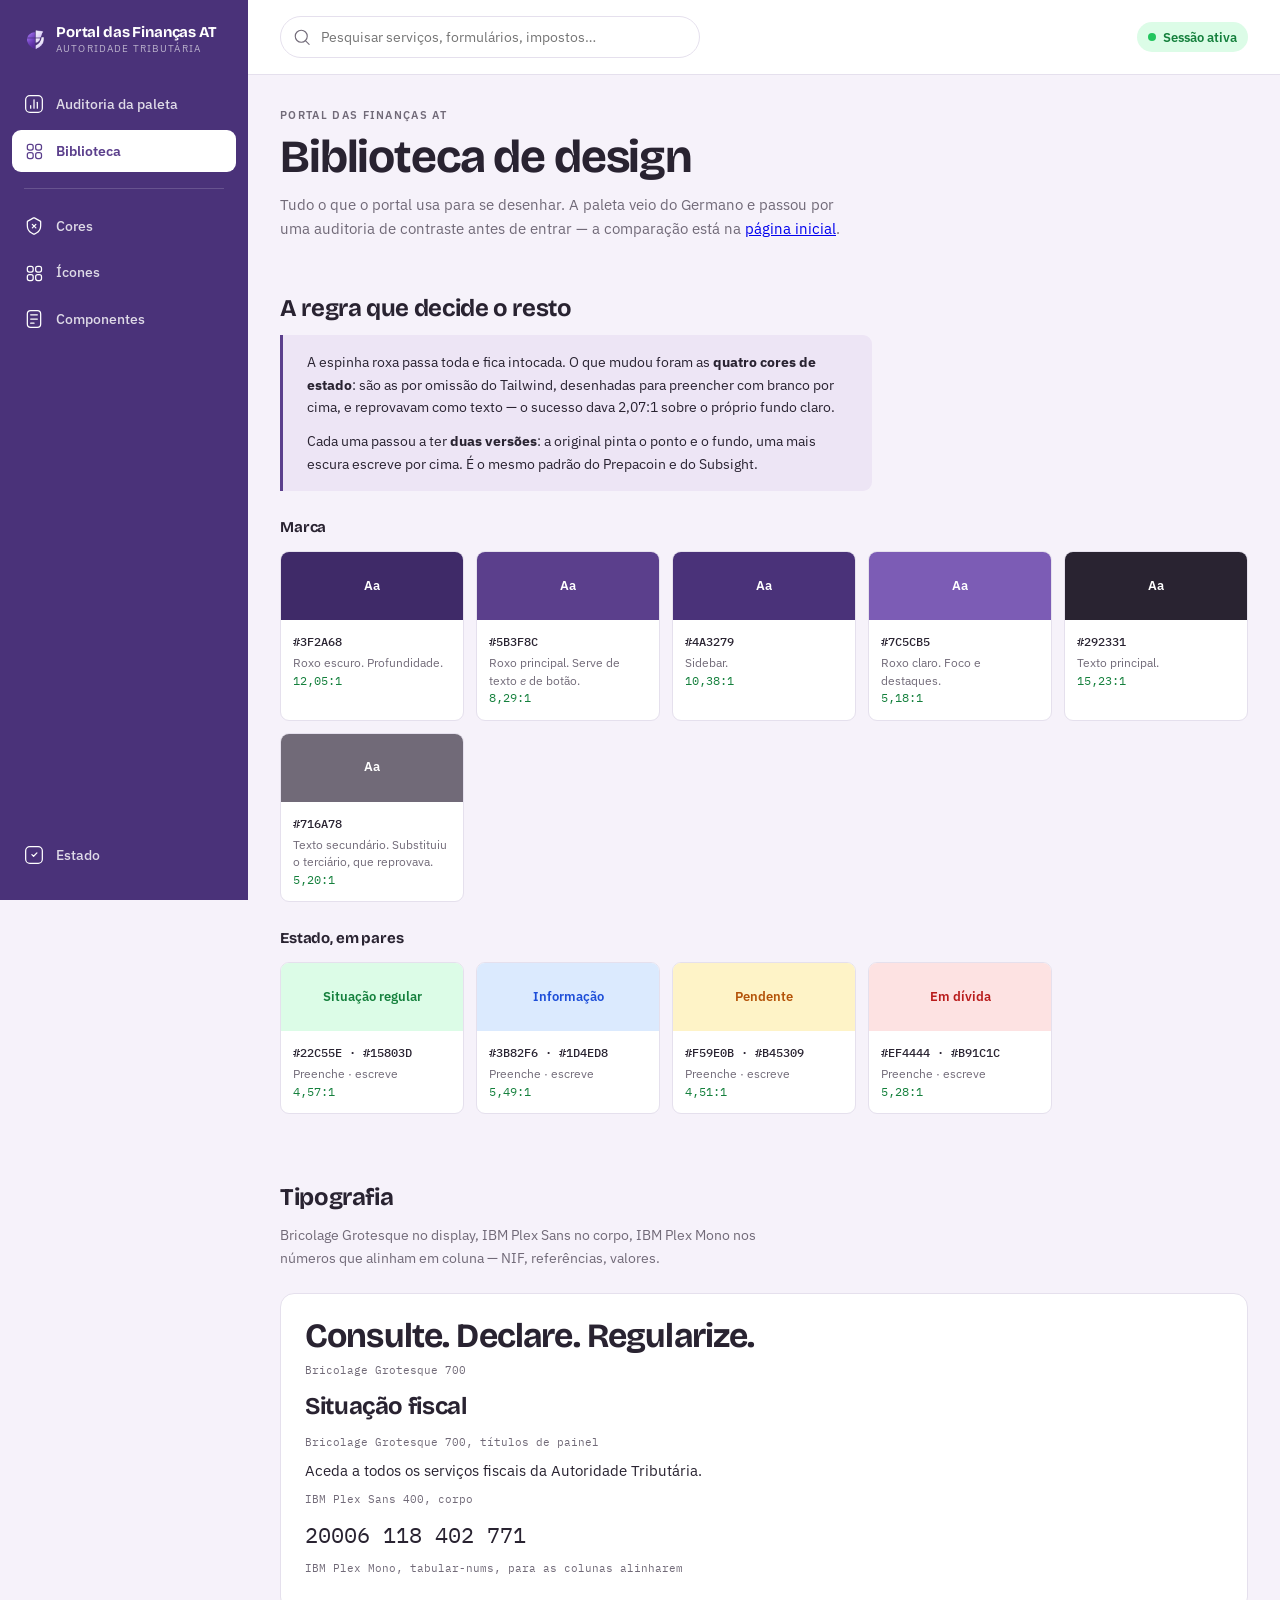
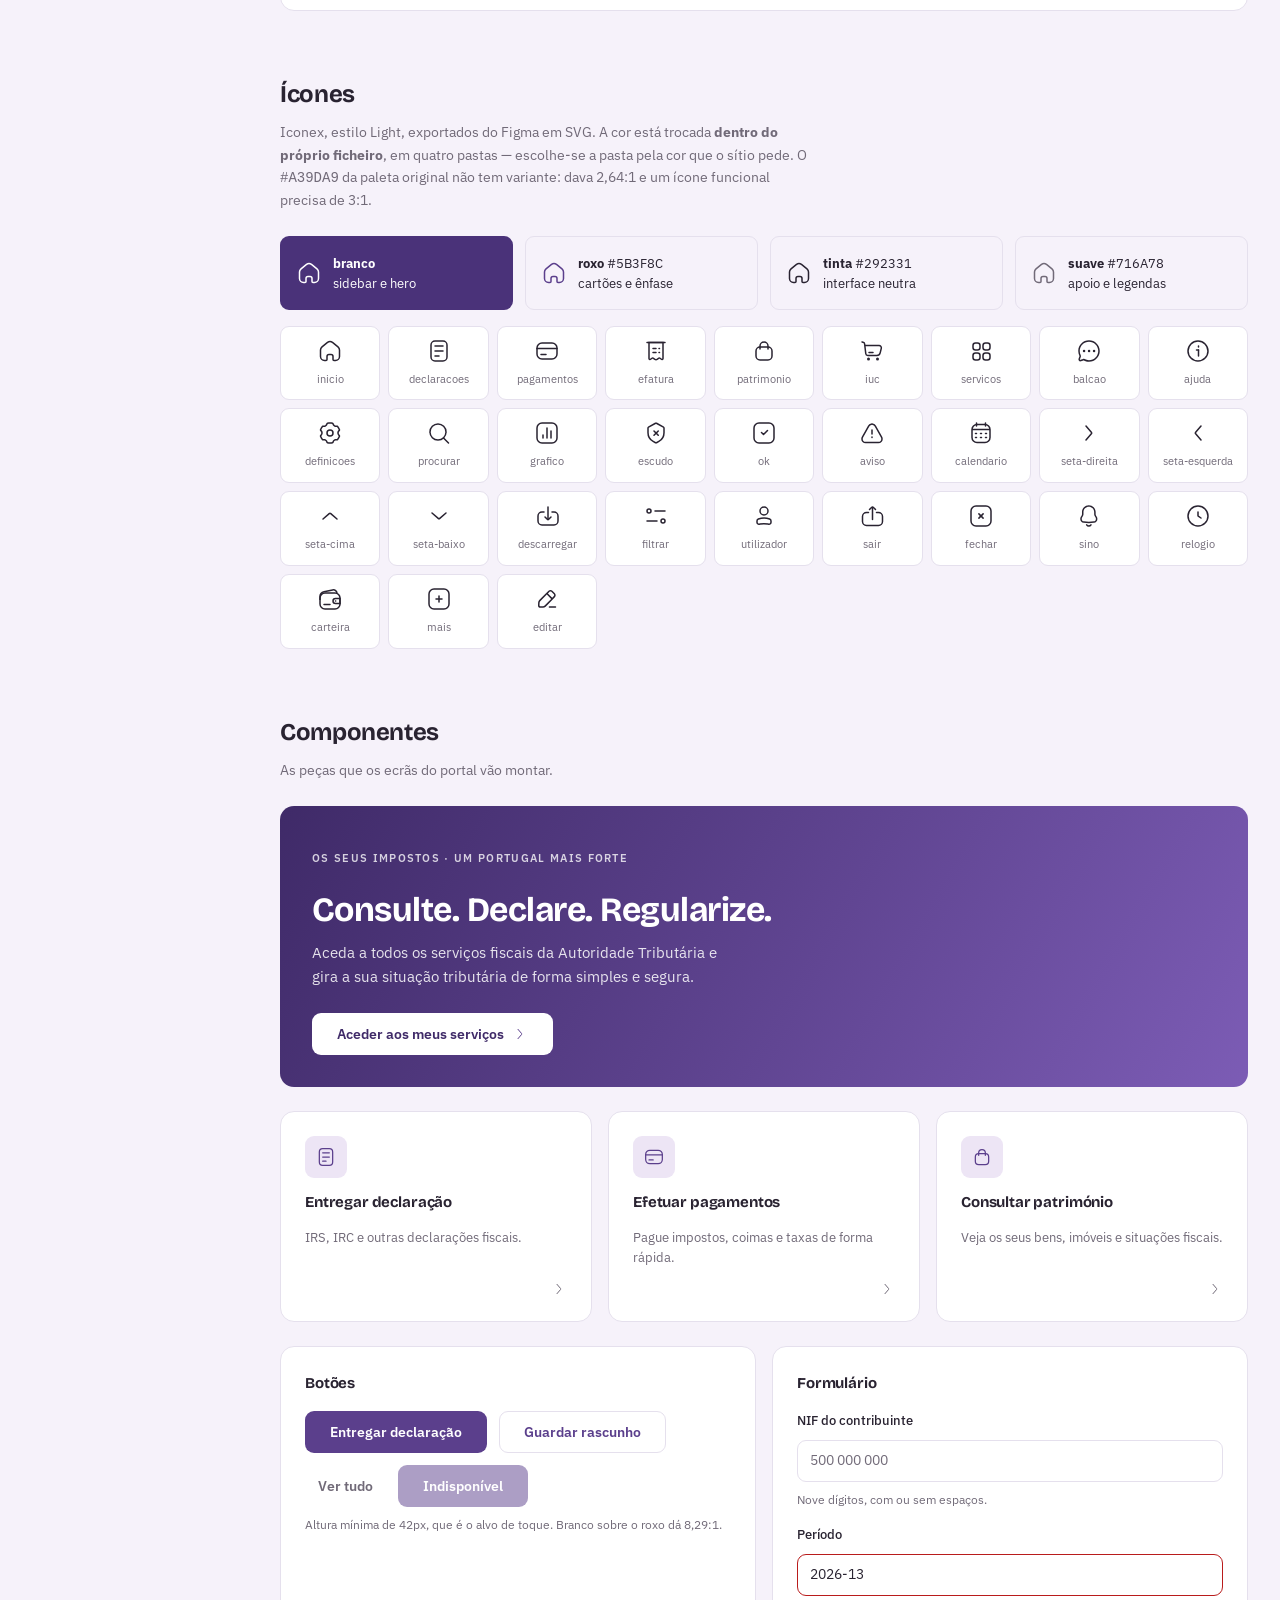
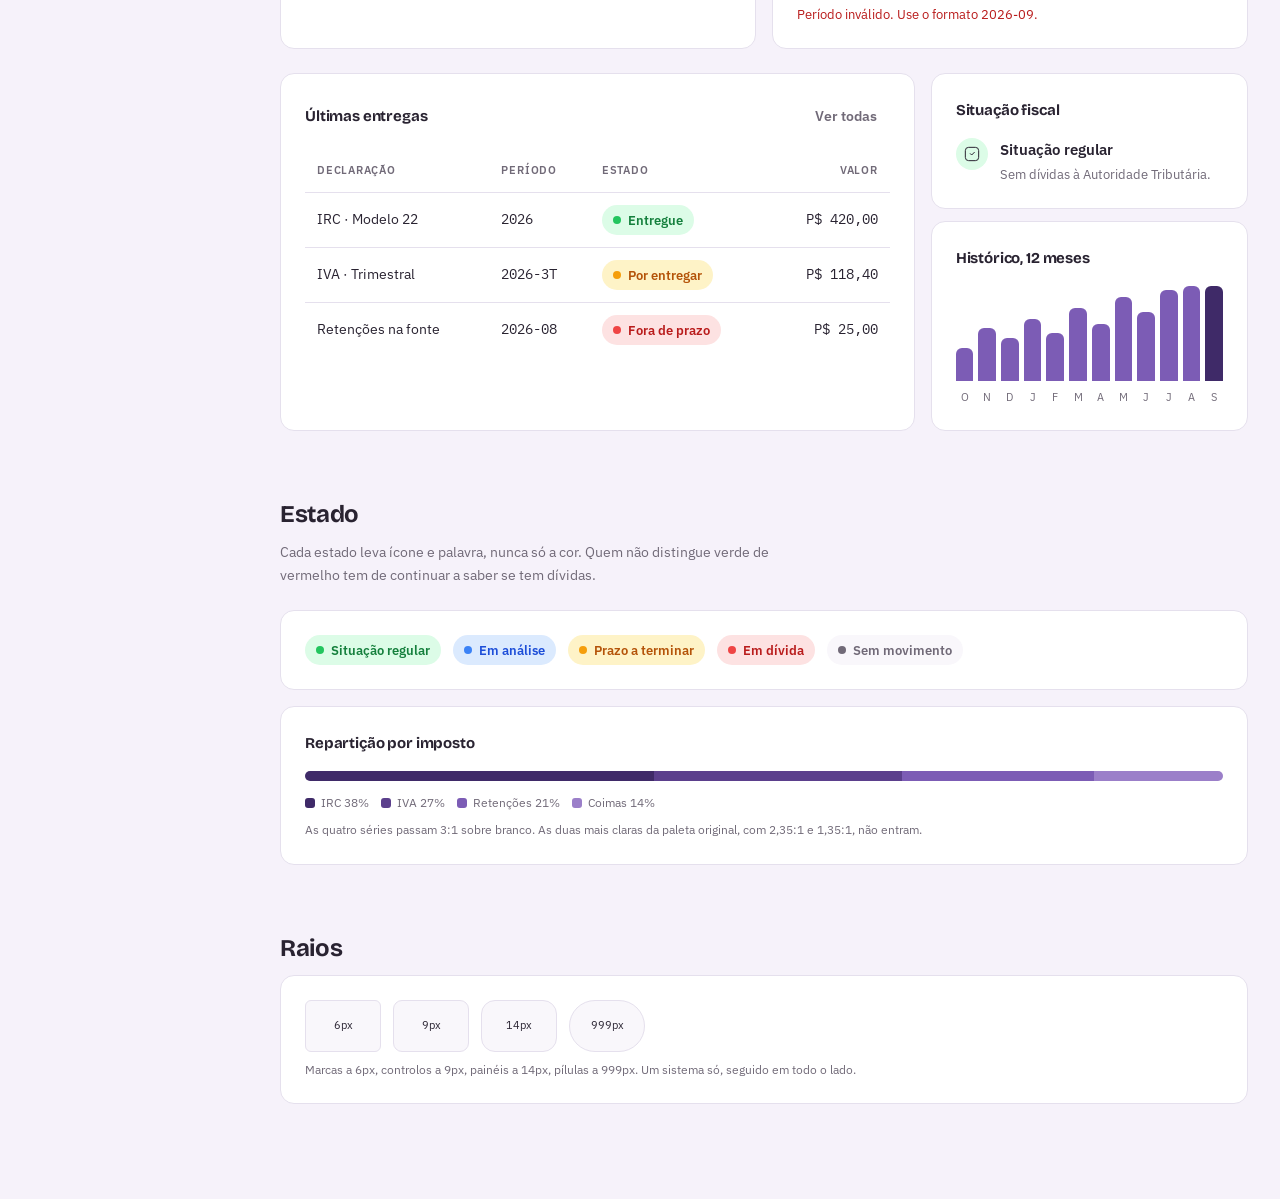
==== biblioteca.html @ 246b2bcb "feat(at): biblioteca de design, ícones e componentes A paleta entra com as sete correções de contras" ====
<!DOCTYPE html>
<html lang="pt-PT">
<head>
  <meta charset="UTF-8" />
  <meta name="pc-versao" content="e7d1a06c2892" />
  <meta name="viewport" content="width=device-width, initial-scale=1.0" />
  <title>Biblioteca — Portal das Finanças AT</title>
  <link rel="icon" href="favicon.ico" sizes="any" />
  <link rel="icon" type="image/png" sizes="32x32" href="favicon-32.png" />
  <link rel="apple-touch-icon" href="apple-touch-icon.png" />
  <meta name="theme-color" content="#5B3F8C" />
  <link rel="preconnect" href="https://fonts.googleapis.com" />
  <link rel="preconnect" href="https://fonts.gstatic.com" crossorigin />
  <link rel="stylesheet" href="https://fonts.googleapis.com/css2?family=Bricolage+Grotesque:opsz,wght@12..96,500;12..96,700&family=IBM+Plex+Mono:wght@400;500&family=IBM+Plex+Sans:wght@400;500;600&display=swap" />
  <link rel="stylesheet" href="web/biblioteca/at.css?v=24fb6443" />
  <script src="web/atualizar.js?v=ba3383e5"></script>
  <style>
    .secao { margin-bottom: var(--at-e8); }
    .secao > h2 { margin-bottom: var(--at-e2); }
    .secao > .intro { color: var(--at-texto-suave); max-width: 66ch; margin-bottom: var(--at-e5); font-size: 14px; }

    .amostras { display: flex; flex-wrap: wrap; gap: var(--at-e3); align-items: center; }

    .grade-cor { display: grid; grid-template-columns: repeat(auto-fill, minmax(184px, 1fr)); gap: var(--at-e3); }
    .ficha { border: 1px solid var(--at-linha); border-radius: var(--at-r-controlo); overflow: hidden; background: var(--at-superficie); }
    .ficha .prova { height: 68px; display: grid; place-items: center; font-weight: 600; font-size: 13px; }
    .ficha .sobre { padding: var(--at-e3); font-size: 12px; }
    .ficha .hex { font-family: "IBM Plex Mono", monospace; font-weight: 500; color: var(--at-texto); }
    .ficha .razao { color: var(--at-texto-suave); margin-top: 3px; line-height: 1.45; }
    .ficha .rc { font-family: "IBM Plex Mono", monospace; color: var(--at-ok-texto); font-size: 11.5px; }

    .grade-icones { display: grid; grid-template-columns: repeat(auto-fill, minmax(92px, 1fr)); gap: var(--at-e2); }
    .ficha-icone {
      display: flex; flex-direction: column; align-items: center; gap: var(--at-e2);
      padding: var(--at-e3) var(--at-e2); border: 1px solid var(--at-linha);
      border-radius: var(--at-r-controlo); background: var(--at-superficie);
      font-size: 10.5px; color: var(--at-texto-suave); text-align: center;
    }
    .tira-cores { display: flex; gap: var(--at-e3); flex-wrap: wrap; }
    .tira-cores > div {
      flex: 1; min-width: 150px; padding: var(--at-e4);
      border-radius: var(--at-r-controlo); border: 1px solid var(--at-linha);
      display: flex; align-items: center; gap: var(--at-e3); font-size: 12.5px;
    }
    .tira-cores .escura { background: var(--at-sidebar); color: #fff; border-color: transparent; }

    .escala > * { margin-bottom: var(--at-e2); }
    .escala .nota { font-family: "IBM Plex Mono", monospace; font-size: 11px; color: var(--at-texto-suave); }

    .lei {
      border-left: 3px solid var(--at-roxo); background: var(--at-roxo-veu);
      padding: var(--at-e4) var(--at-e5); border-radius: 0 var(--at-r-controlo) var(--at-r-controlo) 0;
      margin-bottom: var(--at-e5); font-size: 14px; max-width: 74ch;
    }
    .lei p + p { margin-top: var(--at-e3); }
  </style>
</head>
<body>
  <div class="at-app">

    <nav class="at-lateral" aria-label="Navegação principal">
      <div class="at-marca">
        <picture>
          <source srcset="web/marca/at-marca.webp" type="image/webp" />
          <img src="web/marca/at-marca.png" alt="" width="34" height="34" />
        </picture>
        <div class="at-marca-nome">
          Portal das Finanças AT
          <small>Autoridade Tributária</small>
        </div>
      </div>
      <a href="index.html"><img class="at-icone" src="web/icones/branco/grafico.svg" alt="" />Auditoria da paleta</a>
      <a href="biblioteca.html" aria-current="page"><img class="at-icone" src="web/icones/roxo/servicos.svg" alt="" />Biblioteca</a>
      <hr />
      <a href="#cores"><img class="at-icone" src="web/icones/branco/escudo.svg" alt="" />Cores</a>
      <a href="#icones"><img class="at-icone" src="web/icones/branco/servicos.svg" alt="" />Ícones</a>
      <a href="#componentes"><img class="at-icone" src="web/icones/branco/declaracoes.svg" alt="" />Componentes</a>
      <a href="#estado" class="at-empurra"><img class="at-icone" src="web/icones/branco/ok.svg" alt="" />Estado</a>
    </nav>

    <div class="at-principal">
      <header class="at-topo">
        <div class="at-procurar">
          <img src="web/icones/suave/procurar.svg" alt="" />
          <input type="search" placeholder="Pesquisar serviços, formulários, impostos…" aria-label="Pesquisar" />
        </div>
        <span class="at-selo at-selo-ok"><span class="at-ponto"></span>Sessão ativa</span>
      </header>

      <main class="at-conteudo">
        <div style="margin-bottom:var(--at-e7)">
          <p class="at-sobretitulo">Portal das Finanças AT</p>
          <h1>Biblioteca de design</h1>
          <p class="at-suave" style="margin-top:var(--at-e3); max-width:64ch">
            Tudo o que o portal usa para se desenhar. A paleta veio do Germano
            e passou por uma auditoria de contraste antes de entrar — a
            comparação está na <a href="index.html">página inicial</a>.
          </p>
        </div>

        <!-- ══ a regra ══ -->
        <section class="secao" id="cores">
          <h2>A regra que decide o resto</h2>
          <div class="lei">
            <p>
              A espinha roxa passa toda e fica intocada. O que mudou foram as
              <strong>quatro cores de estado</strong>: são as por omissão do
              Tailwind, desenhadas para preencher com branco por cima, e
              reprovavam como texto — o sucesso dava 2,07:1 sobre o próprio
              fundo claro.
            </p>
            <p>
              Cada uma passou a ter <strong>duas versões</strong>: a original
              pinta o ponto e o fundo, uma mais escura escreve por cima. É o
              mesmo padrão do Prepacoin e do Subsight.
            </p>
          </div>

          <h3 style="margin-bottom:var(--at-e3)">Marca</h3>
          <div class="grade-cor" style="margin-bottom:var(--at-e5)">
            <div class="ficha">
              <div class="prova" style="background:#3F2A68; color:#fff">Aa</div>
              <div class="sobre"><div class="hex">#3F2A68</div><div class="razao">Roxo escuro. Profundidade.</div><div class="rc">12,05:1</div></div>
            </div>
            <div class="ficha">
              <div class="prova" style="background:#5B3F8C; color:#fff">Aa</div>
              <div class="sobre"><div class="hex">#5B3F8C</div><div class="razao">Roxo principal. Serve de texto <em>e</em> de botão.</div><div class="rc">8,29:1</div></div>
            </div>
            <div class="ficha">
              <div class="prova" style="background:#4A3279; color:#fff">Aa</div>
              <div class="sobre"><div class="hex">#4A3279</div><div class="razao">Sidebar.</div><div class="rc">10,38:1</div></div>
            </div>
            <div class="ficha">
              <div class="prova" style="background:#7C5CB5; color:#fff">Aa</div>
              <div class="sobre"><div class="hex">#7C5CB5</div><div class="razao">Roxo claro. Foco e destaques.</div><div class="rc">5,18:1</div></div>
            </div>
            <div class="ficha">
              <div class="prova" style="background:#292331; color:#fff">Aa</div>
              <div class="sobre"><div class="hex">#292331</div><div class="razao">Texto principal.</div><div class="rc">15,23:1</div></div>
            </div>
            <div class="ficha">
              <div class="prova" style="background:#716A78; color:#fff">Aa</div>
              <div class="sobre"><div class="hex">#716A78</div><div class="razao">Texto secundário. Substituiu o terciário, que reprovava.</div><div class="rc">5,20:1</div></div>
            </div>
          </div>

          <h3 style="margin-bottom:var(--at-e3)">Estado, em pares</h3>
          <div class="grade-cor">
            <div class="ficha">
              <div class="prova" style="background:#DCFCE7; color:#15803D">Situação regular</div>
              <div class="sobre"><div class="hex">#22C55E · #15803D</div><div class="razao">Preenche · escreve</div><div class="rc">4,57:1</div></div>
            </div>
            <div class="ficha">
              <div class="prova" style="background:#DBEAFE; color:#1D4ED8">Informação</div>
              <div class="sobre"><div class="hex">#3B82F6 · #1D4ED8</div><div class="razao">Preenche · escreve</div><div class="rc">5,49:1</div></div>
            </div>
            <div class="ficha">
              <div class="prova" style="background:#FEF3C7; color:#B45309">Pendente</div>
              <div class="sobre"><div class="hex">#F59E0B · #B45309</div><div class="razao">Preenche · escreve</div><div class="rc">4,51:1</div></div>
            </div>
            <div class="ficha">
              <div class="prova" style="background:#FDE2E2; color:#B91C1C">Em dívida</div>
              <div class="sobre"><div class="hex">#EF4444 · #B91C1C</div><div class="razao">Preenche · escreve</div><div class="rc">5,28:1</div></div>
            </div>
          </div>
        </section>

        <!-- ══ tipografia ══ -->
        <section class="secao">
          <h2>Tipografia</h2>
          <p class="intro">
            Bricolage Grotesque no display, IBM Plex Sans no corpo, IBM Plex
            Mono nos números que alinham em coluna — NIF, referências, valores.
          </p>
          <div class="at-cartao escala">
            <h1 style="font-size:34px">Consulte. Declare. Regularize.</h1>
            <p class="nota">Bricolage Grotesque 700</p>
            <h2>Situação fiscal</h2>
            <p class="nota">Bricolage Grotesque 700, títulos de painel</p>
            <p>Aceda a todos os serviços fiscais da Autoridade Tributária.</p>
            <p class="nota">IBM Plex Sans 400, corpo</p>
            <p class="mono" style="font-size:22px">20006 118 402 771</p>
            <p class="nota">IBM Plex Mono, tabular-nums, para as colunas alinharem</p>
          </div>
        </section>

        <!-- ══ ícones ══ -->
        <section class="secao" id="icones">
          <h2>Ícones</h2>
          <p class="intro">
            Iconex, estilo Light, exportados do Figma em SVG. A cor está
            trocada <strong>dentro do próprio ficheiro</strong>, em quatro
            pastas — escolhe-se a pasta pela cor que o sítio pede. O
            <code>#A39DA9</code> da paleta original não tem variante: dava
            2,64:1 e um ícone funcional precisa de 3:1.
          </p>
          <div class="tira-cores" style="margin-bottom:var(--at-e4)">
            <div class="escura">
              <img class="at-icone-24" src="web/icones/branco/inicio.svg" alt="" />
              <div><strong>branco</strong><br />sidebar e hero</div>
            </div>
            <div>
              <img class="at-icone-24" src="web/icones/roxo/inicio.svg" alt="" />
              <div><strong>roxo</strong> #5B3F8C<br />cartões e ênfase</div>
            </div>
            <div>
              <img class="at-icone-24" src="web/icones/tinta/inicio.svg" alt="" />
              <div><strong>tinta</strong> #292331<br />interface neutra</div>
            </div>
            <div>
              <img class="at-icone-24" src="web/icones/suave/inicio.svg" alt="" />
              <div><strong>suave</strong> #716A78<br />apoio e legendas</div>
            </div>
          </div>
          <div class="grade-icones" id="grade-icones"></div>
        </section>

        <!-- ══ componentes ══ -->
        <section class="secao" id="componentes">
          <h2>Componentes</h2>
          <p class="intro">As peças que os ecrãs do portal vão montar.</p>

          <div class="at-hero" style="margin-bottom:var(--at-e5)">
            <p class="at-sobretitulo">Os seus impostos · Um Portugal mais forte</p>
            <h2>Consulte. Declare. Regularize.</h2>
            <p>
              Aceda a todos os serviços fiscais da Autoridade Tributária e
              gira a sua situação tributária de forma simples e segura.
            </p>
            <a class="at-botao" href="#componentes">
              Aceder aos meus serviços
              <img class="at-icone-16" src="web/icones/roxo/seta-direita.svg" alt="" />
            </a>
          </div>

          <div class="at-grade at-grade-3" style="margin-bottom:var(--at-e5)">
            <a class="at-servico" href="#componentes">
              <span class="at-servico-icone"><img class="at-icone" src="web/icones/roxo/declaracoes.svg" alt="" /></span>
              <h3>Entregar declaração</h3>
              <p>IRS, IRC e outras declarações fiscais.</p>
              <img class="at-icone-16 at-seta" src="web/icones/suave/seta-direita.svg" alt="" />
            </a>
            <a class="at-servico" href="#componentes">
              <span class="at-servico-icone"><img class="at-icone" src="web/icones/roxo/pagamentos.svg" alt="" /></span>
              <h3>Efetuar pagamentos</h3>
              <p>Pague impostos, coimas e taxas de forma rápida.</p>
              <img class="at-icone-16 at-seta" src="web/icones/suave/seta-direita.svg" alt="" />
            </a>
            <a class="at-servico" href="#componentes">
              <span class="at-servico-icone"><img class="at-icone" src="web/icones/roxo/patrimonio.svg" alt="" /></span>
              <h3>Consultar património</h3>
              <p>Veja os seus bens, imóveis e situações fiscais.</p>
              <img class="at-icone-16 at-seta" src="web/icones/suave/seta-direita.svg" alt="" />
            </a>
          </div>

          <div class="at-grade at-grade-2" style="margin-bottom:var(--at-e5)">
            <div class="at-cartao">
              <div class="at-cartao-cabeca"><h3>Botões</h3></div>
              <div class="amostras">
                <button type="button" class="at-botao">Entregar declaração</button>
                <button type="button" class="at-botao at-botao-linha">Guardar rascunho</button>
                <button type="button" class="at-botao at-botao-fantasma">Ver tudo</button>
                <button type="button" class="at-botao" disabled>Indisponível</button>
              </div>
              <p class="at-ajuda">Altura mínima de 42px, que é o alvo de toque. Branco sobre o roxo dá 8,29:1.</p>
            </div>

            <div class="at-cartao">
              <div class="at-cartao-cabeca"><h3>Formulário</h3></div>
              <div class="at-campo">
                <label for="nif">NIF do contribuinte</label>
                <input id="nif" inputmode="numeric" placeholder="500 000 000" />
                <p class="at-ajuda">Nove dígitos, com ou sem espaços.</p>
              </div>
              <div class="at-campo" style="margin-bottom:0">
                <label for="periodo">Período</label>
                <input id="periodo" value="2026-13" aria-invalid="true" aria-describedby="e-periodo" />
                <p class="at-erro" id="e-periodo">Período inválido. Use o formato 2026-09.</p>
              </div>
            </div>
          </div>

          <div class="at-grade at-grade-painel">
            <div class="at-cartao">
              <div class="at-cartao-cabeca">
                <h3>Últimas entregas</h3>
                <button type="button" class="at-botao at-botao-fantasma">Ver todas</button>
              </div>
              <div class="at-rolavel">
                <table class="at-tabela">
                  <thead>
                    <tr><th>Declaração</th><th>Período</th><th>Estado</th><th class="num">Valor</th></tr>
                  </thead>
                  <tbody>
                    <tr>
                      <td>IRC · Modelo 22</td><td class="mono">2026</td>
                      <td><span class="at-selo at-selo-ok"><span class="at-ponto"></span>Entregue</span></td>
                      <td class="num mono">P$ 420,00</td>
                    </tr>
                    <tr>
                      <td>IVA · Trimestral</td><td class="mono">2026-3T</td>
                      <td><span class="at-selo at-selo-aviso"><span class="at-ponto"></span>Por entregar</span></td>
                      <td class="num mono">P$ 118,40</td>
                    </tr>
                    <tr>
                      <td>Retenções na fonte</td><td class="mono">2026-08</td>
                      <td><span class="at-selo at-selo-erro"><span class="at-ponto"></span>Fora de prazo</span></td>
                      <td class="num mono">P$ 25,00</td>
                    </tr>
                  </tbody>
                </table>
              </div>
            </div>

            <div class="at-pilha">
              <div class="at-cartao">
                <div class="at-cartao-cabeca"><h3>Situação fiscal</h3></div>
                <div class="at-situacao">
                  <span class="at-situacao-icone" style="background:var(--at-ok-veu)">
                    <img class="at-icone-16" src="web/icones/tinta/ok.svg" alt="" style="filter:none" />
                  </span>
                  <div>
                    <div class="at-situacao-titulo">Situação regular</div>
                    <div class="at-situacao-nota">Sem dívidas à Autoridade Tributária.</div>
                  </div>
                </div>
              </div>

              <div class="at-cartao">
                <div class="at-cartao-cabeca"><h3>Histórico, 12 meses</h3></div>
                <div class="at-barras" role="img" aria-label="Entregas por mês, com o máximo em setembro">
                  <div class="at-barra"><div class="haste" style="height:28%"></div><span class="rot">O</span></div>
                  <div class="at-barra"><div class="haste" style="height:44%"></div><span class="rot">N</span></div>
                  <div class="at-barra"><div class="haste" style="height:36%"></div><span class="rot">D</span></div>
                  <div class="at-barra"><div class="haste" style="height:52%"></div><span class="rot">J</span></div>
                  <div class="at-barra"><div class="haste" style="height:40%"></div><span class="rot">F</span></div>
                  <div class="at-barra"><div class="haste" style="height:61%"></div><span class="rot">M</span></div>
                  <div class="at-barra"><div class="haste" style="height:48%"></div><span class="rot">A</span></div>
                  <div class="at-barra"><div class="haste" style="height:70%"></div><span class="rot">M</span></div>
                  <div class="at-barra"><div class="haste" style="height:58%"></div><span class="rot">J</span></div>
                  <div class="at-barra"><div class="haste" style="height:76%"></div><span class="rot">J</span></div>
                  <div class="at-barra"><div class="haste" style="height:83%"></div><span class="rot">A</span></div>
                  <div class="at-barra destaque"><div class="haste" style="height:100%"></div><span class="rot">S</span></div>
                </div>
              </div>
            </div>
          </div>
        </section>

        <!-- ══ estado ══ -->
        <section class="secao" id="estado">
          <h2>Estado</h2>
          <p class="intro">
            Cada estado leva ícone e palavra, nunca só a cor. Quem não
            distingue verde de vermelho tem de continuar a saber se tem
            dívidas.
          </p>
          <div class="at-cartao" style="margin-bottom:var(--at-e4)">
            <div class="amostras">
              <span class="at-selo at-selo-ok"><span class="at-ponto"></span>Situação regular</span>
              <span class="at-selo at-selo-info"><span class="at-ponto"></span>Em análise</span>
              <span class="at-selo at-selo-aviso"><span class="at-ponto"></span>Prazo a terminar</span>
              <span class="at-selo at-selo-erro"><span class="at-ponto"></span>Em dívida</span>
              <span class="at-selo"><span class="at-ponto" style="background:var(--at-texto-suave)"></span>Sem movimento</span>
            </div>
          </div>

          <div class="at-cartao">
            <div class="at-cartao-cabeca"><h3>Repartição por imposto</h3></div>
            <div class="at-barra-seg" role="img" aria-label="IRC 38 por cento, IVA 27, Retenções 21, Coimas 14">
              <span style="width:38%; background:var(--at-s1)"></span>
              <span style="width:27%; background:var(--at-s2)"></span>
              <span style="width:21%; background:var(--at-s3)"></span>
              <span style="width:14%; background:var(--at-s4)"></span>
            </div>
            <div class="at-legenda">
              <span class="at-legenda-item"><span class="at-legenda-marca" style="background:var(--at-s1)"></span>IRC 38%</span>
              <span class="at-legenda-item"><span class="at-legenda-marca" style="background:var(--at-s2)"></span>IVA 27%</span>
              <span class="at-legenda-item"><span class="at-legenda-marca" style="background:var(--at-s3)"></span>Retenções 21%</span>
              <span class="at-legenda-item"><span class="at-legenda-marca" style="background:var(--at-s4)"></span>Coimas 14%</span>
            </div>
            <p class="at-ajuda">
              As quatro séries passam 3:1 sobre branco. As duas mais claras da
              paleta original, com 2,35:1 e 1,35:1, não entram.
            </p>
          </div>
        </section>

        <!-- ══ raios ══ -->
        <section class="secao">
          <h2>Raios</h2>
          <div class="at-cartao">
            <div class="amostras">
              <div style="width:76px;height:52px;background:var(--at-cinza);border:1px solid var(--at-linha);border-radius:6px;display:grid;place-items:center;font-size:11px">6px</div>
              <div style="width:76px;height:52px;background:var(--at-cinza);border:1px solid var(--at-linha);border-radius:9px;display:grid;place-items:center;font-size:11px">9px</div>
              <div style="width:76px;height:52px;background:var(--at-cinza);border:1px solid var(--at-linha);border-radius:14px;display:grid;place-items:center;font-size:11px">14px</div>
              <div style="width:76px;height:52px;background:var(--at-cinza);border:1px solid var(--at-linha);border-radius:999px;display:grid;place-items:center;font-size:11px">999px</div>
            </div>
            <p class="at-ajuda">
              Marcas a 6px, controlos a 9px, painéis a 14px, pílulas a 999px.
              Um sistema só, seguido em todo o lado.
            </p>
          </div>
        </section>
      </main>
    </div>
  </div>

  <script>
    // A grelha monta-se a partir da lista, para nunca ficar dessincronizada
    // dos ficheiros que existem mesmo em web/icones/.
    var ICONES = ['inicio','declaracoes','pagamentos','efatura','patrimonio','iuc',
      'servicos','balcao','ajuda','definicoes','procurar','grafico','escudo','ok',
      'aviso','calendario','seta-direita','seta-esquerda','seta-cima','seta-baixo',
      'descarregar','filtrar','utilizador','sair','fechar','sino','relogio',
      'carteira','mais','editar'];
    document.getElementById('grade-icones').innerHTML = ICONES.map(function (n) {
      return '<div class="ficha-icone">' +
        '<img class="at-icone-24" src="web/icones/tinta/' + n + '.svg" alt="" />' +
        '<span>' + n + '</span></div>';
    }).join('');
  </script>
</body>
</html>
---- web/biblioteca/at.css ----
/* ═══════════════════════════════════════════════════════════════════
   PORTAL DAS FINANÇAS AT — biblioteca de design
   Autoridade Tributária do ecossistema Prepara Portugal.

   Paleta fornecida pelo Germano (2026-09-05) e AUDITADA contra a
   WCAG 2.1 antes de entrar. O resultado está em `index.html`.

   O QUE A AUDITORIA ENCONTROU

   A espinha roxa passa toda e fica intocada:
     #292331 texto principal ... 15,23:1
     #3F2A68 roxo escuro ....... 12,05:1
     #4A3279 sidebar ........... 10,38:1 (com branco por cima)
     #5B3F8C roxo principal ..... 8,29:1  (serve de texto E de botão)
     #716A78 texto secundário ... 5,20:1
     #7C5CB5 roxo claro ......... 5,18:1

   As quatro cores de estado NÃO passavam. São as cores por omissão do
   Tailwind (green-500, blue-500, amber-500, red-500), desenhadas para
   preencher com branco por cima, nunca para serem lidas como texto:

     #22C55E sucesso ..... 2,28:1 sobre branco, 2,07:1 sobre #DCFCE7
     #F59E0B aviso ....... 2,15:1
     #EF4444 erro ........ 3,76:1
     #3B82F6 informação .. 3,68:1

   Daí a REGRA desta biblioteca, a mesma que já vale no Prepacoin e no
   Subsight: cada cor de estado tem DUAS versões, uma para preencher e
   uma, mais escura, para escrever. O `--at-ok` pinta o ponto e o fundo;
   o `--at-ok-texto` escreve por cima dele.

   Mais três correções, pela mesma razão:
     texto terciário  #A39DA9 (2,64:1) → #716A78 (5,20:1)
     anel de foco     #B89EDB (2,35:1) → #7C5CB5 (5,18:1)
     gráficos 3 e 4   #B89EDB / #E5D9F3 → #7C5CB5 / #9B7FC9

   Nenhuma cor saiu da paleta. Os tons originais que reprovavam como
   texto continuam cá, no papel para que foram feitos: preencher.
   ═══════════════════════════════════════════════════════════════════ */

:root {
  /* ── marca ── */
  --at-roxo-escuro: #3F2A68;
  --at-roxo: #5B3F8C;
  --at-roxo-claro: #7C5CB5;
  --at-roxo-veu: #EDE5F5;
  --at-sidebar: #4A3279;
  --at-hover: #6D4AB5;
  --at-ativo: #503A73;

  /* ── superfícies ── */
  --at-chao: #F6F2FA;
  --at-superficie: #FFFFFF;
  --at-cinza: #F9F7FB;
  --at-linha: #E5E0ED;

  /* ── texto ── */
  --at-texto: #292331;
  --at-texto-suave: #716A78;
  /* o #A39DA9 da paleta original dava 2,64:1 e não entra como texto */

  /* ── estado: preencher | escrever ── */
  --at-ok: #22C55E;          --at-ok-texto: #15803D;    --at-ok-veu: #DCFCE7;
  --at-info: #3B82F6;        --at-info-texto: #1D4ED8;  --at-info-veu: #DBEAFE;
  --at-aviso: #F59E0B;       --at-aviso-texto: #B45309; --at-aviso-veu: #FEF3C7;
  --at-erro: #EF4444;        --at-erro-texto: #B91C1C;  --at-erro-veu: #FDE2E2;

  /* ── séries de gráficos, todas acima de 3:1 sobre branco ── */
  --at-s1: #3F2A68;
  --at-s2: #5B3F8C;
  --at-s3: #7C5CB5;
  --at-s4: #9B7FC9;

  /* ── forma e ritmo ── */
  --at-r-marca: 6px;
  --at-r-controlo: 9px;
  --at-r-painel: 14px;
  --at-r-pilula: 999px;

  --at-e1: 4px;  --at-e2: 8px;  --at-e3: 12px; --at-e4: 16px;
  --at-e5: 24px; --at-e6: 32px; --at-e7: 48px; --at-e8: 64px;

  --at-sombra: 0 1px 2px rgba(41, 35, 49, .04), 0 8px 24px rgba(41, 35, 49, .06);

  color-scheme: light;
}

* { box-sizing: border-box; }

/* rede de segurança: uma regra de autor com `display` vence o [hidden]
   nativo. Já aconteceu três vezes neste ecossistema. */
[hidden] { display: none !important; }

body {
  margin: 0;
  background: var(--at-chao);
  color: var(--at-texto);
  font-family: "IBM Plex Sans", system-ui, -apple-system, "Segoe UI", sans-serif;
  font-size: 15px;
  line-height: 1.6;
  -webkit-font-smoothing: antialiased;
}

h1, h2, h3 {
  font-family: "Bricolage Grotesque", "IBM Plex Sans", system-ui, sans-serif;
  margin: 0;
  text-wrap: balance;
}
h1 { font-size: clamp(30px, 5vw, 46px); font-weight: 700; letter-spacing: -0.025em; line-height: 1.05; }
h2 { font-size: clamp(19px, 2.6vw, 24px); font-weight: 700; letter-spacing: -0.015em; }
h3 { font-size: 15px; font-weight: 700; letter-spacing: -0.01em; }
p { margin: 0; }

.mono { font-family: "IBM Plex Mono", ui-monospace, monospace; font-variant-numeric: tabular-nums; }

:focus-visible {
  outline: 2px solid var(--at-roxo-claro);
  outline-offset: 2px;
  border-radius: var(--at-r-marca);
}

@media (prefers-reduced-motion: reduce) {
  *, *::before, *::after {
    animation-duration: .01ms !important;
    transition-duration: .01ms !important;
  }
}

/* ───────────────────────────────────────────────────────────────────
   2. ESQUELETO
   Sidebar fixa à esquerda e conteúdo à direita, como na maqueta. A
   sidebar é roxa em todo o lado: é a âncora visual do portal.
   ─────────────────────────────────────────────────────────────────── */

.at-app {
  display: grid;
  grid-template-columns: 248px minmax(0, 1fr);
  min-height: 100svh;
}

.at-lateral {
  position: sticky;
  top: 0;
  height: 100svh;
  display: flex;
  flex-direction: column;
  gap: var(--at-e1);
  padding: var(--at-e5) var(--at-e3);
  background: var(--at-sidebar);
  color: #FFFFFF;
  overflow-y: auto;
}

.at-marca {
  display: flex; align-items: center; gap: var(--at-e3);
  padding: 0 var(--at-e3) var(--at-e5);
}
.at-marca picture { display: block; flex-shrink: 0; }
.at-marca img { width: 34px; height: 34px; display: block; }
.at-marca-nome {
  font-family: "Bricolage Grotesque", sans-serif;
  font-weight: 700; font-size: 15px; line-height: 1.15; letter-spacing: -0.01em;
}
.at-marca-nome small {
  display: block; font-family: "IBM Plex Sans", sans-serif;
  font-weight: 400; font-size: 9.5px; letter-spacing: .12em;
  text-transform: uppercase; opacity: .62; margin-top: 3px;
}

.at-lateral a {
  display: flex; align-items: center; gap: var(--at-e3);
  padding: 10px var(--at-e3);
  border-radius: var(--at-r-controlo);
  color: rgba(255, 255, 255, .82);
  text-decoration: none; font-size: 14px; font-weight: 500;
  transition: background 120ms ease, color 120ms ease;
}
.at-lateral a:hover { background: rgba(255, 255, 255, .10); color: #FFFFFF; }
/* o item ativo inverte: fundo claro, texto roxo, como na maqueta */
.at-lateral a[aria-current="page"] {
  background: #FFFFFF;
  color: var(--at-roxo);
  font-weight: 600;
}
.at-lateral img { width: 20px; height: 20px; display: block; flex-shrink: 0; }
.at-lateral hr {
  border: none; border-top: 1px solid rgba(255, 255, 255, .16);
  margin: var(--at-e3);
}
.at-empurra { margin-top: auto; }

.at-principal { min-width: 0; display: flex; flex-direction: column; }

.at-topo {
  display: flex; align-items: center; justify-content: space-between;
  gap: var(--at-e4);
  padding: var(--at-e4) var(--at-e6);
  background: var(--at-superficie);
  border-bottom: 1px solid var(--at-linha);
}

.at-conteudo {
  flex: 1;
  padding: var(--at-e6);
  max-width: 1240px;
  width: 100%;
}

@media (max-width: 900px) {
  .at-app { grid-template-columns: minmax(0, 1fr); }
  .at-lateral {
    position: static; height: auto; flex-direction: row; overflow-x: auto;
    padding: var(--at-e3); gap: var(--at-e2);
  }
  .at-marca, .at-lateral hr, .at-empurra { display: none; }
  .at-lateral a { white-space: nowrap; }
  .at-conteudo, .at-topo { padding: var(--at-e4); }
}

/* ───────────────────────────────────────────────────────────────────
   3. ÍCONES
   Vêm pintados de origem, em quatro pastas. Ver ferramentas/gerar_icones.py.
   Escolhe-se a pasta pela cor que o sítio pede, não por CSS.
   ─────────────────────────────────────────────────────────────────── */

.at-icone { width: 20px; height: 20px; display: inline-block; vertical-align: -4px; }
.at-icone-16 { width: 16px; height: 16px; vertical-align: -3px; }
.at-icone-24 { width: 24px; height: 24px; vertical-align: -6px; }

/* ───────────────────────────────────────────────────────────────────
   4. BOTÕES
   ─────────────────────────────────────────────────────────────────── */

.at-botao {
  display: inline-flex; align-items: center; justify-content: center;
  gap: var(--at-e2);
  font: 600 14px/1 "IBM Plex Sans", system-ui, sans-serif;
  min-height: 42px; padding: 0 var(--at-e5);
  border: 1px solid transparent; border-radius: var(--at-r-controlo);
  background: var(--at-roxo); color: #FFFFFF;
  text-decoration: none; cursor: pointer; white-space: nowrap;
  transition: background 120ms ease, transform 120ms ease;
}
.at-botao:hover { background: var(--at-hover); }
.at-botao:active { background: var(--at-ativo); transform: translateY(1px); }
.at-botao:disabled { opacity: .5; cursor: not-allowed; transform: none; }

.at-botao-linha {
  background: var(--at-superficie); color: var(--at-roxo);
  border-color: var(--at-linha);
}
.at-botao-linha:hover { background: var(--at-roxo-veu); border-color: var(--at-roxo-claro); }

.at-botao-fantasma {
  background: transparent; color: var(--at-texto-suave);
  border-color: transparent; min-height: 36px; padding: 0 var(--at-e3);
}
.at-botao-fantasma:hover { background: var(--at-cinza); color: var(--at-texto); }

.at-fila { display: flex; gap: var(--at-e3); align-items: center; flex-wrap: wrap; }

/* ───────────────────────────────────────────────────────────────────
   5. FORMULÁRIOS
   Rótulo por cima, ajuda a seguir, erro por baixo do campo a que
   pertence. Nunca placeholder como rótulo.
   ─────────────────────────────────────────────────────────────────── */

.at-campo { margin-bottom: var(--at-e4); }
.at-campo label {
  display: block; font-size: 13px; font-weight: 500;
  color: var(--at-texto); margin-bottom: var(--at-e2);
}
.at-campo input, .at-campo select, .at-campo textarea {
  width: 100%; font: 400 14px/1.4 "IBM Plex Sans", system-ui, sans-serif;
  min-height: 42px; padding: 10px var(--at-e3);
  color: var(--at-texto); background: var(--at-superficie);
  border: 1px solid var(--at-linha); border-radius: var(--at-r-controlo);
  transition: border-color 120ms ease, box-shadow 120ms ease;
}
.at-campo input::placeholder { color: var(--at-texto-suave); opacity: 1; }
.at-campo input:hover { border-color: var(--at-roxo-claro); }
.at-campo input:focus, .at-campo select:focus, .at-campo textarea:focus {
  outline: none;
  border-color: var(--at-roxo);
  box-shadow: 0 0 0 3px rgba(91, 63, 140, .18);
}
.at-campo input[aria-invalid="true"] { border-color: var(--at-erro-texto); }
.at-ajuda { font-size: 12px; color: var(--at-texto-suave); margin-top: var(--at-e2); }
.at-erro { font-size: 12.5px; color: var(--at-erro-texto); margin-top: var(--at-e2); }

/* a caixa de pesquisa da maqueta */
.at-procurar { position: relative; flex: 1; max-width: 420px; }
.at-procurar img {
  position: absolute; left: 13px; top: 50%; transform: translateY(-50%);
  width: 18px; height: 18px; pointer-events: none;
}
.at-procurar input {
  width: 100%; font: 400 14px/1 "IBM Plex Sans", sans-serif;
  min-height: 42px; padding: 0 var(--at-e4) 0 40px;
  border: 1px solid var(--at-linha); border-radius: var(--at-r-pilula);
  background: var(--at-superficie); color: var(--at-texto);
}
.at-procurar input:focus {
  outline: none; border-color: var(--at-roxo);
  box-shadow: 0 0 0 3px rgba(91, 63, 140, .18);
}

/* ───────────────────────────────────────────────────────────────────
   6. SUPERFÍCIES
   ─────────────────────────────────────────────────────────────────── */

.at-cartao {
  background: var(--at-superficie);
  border: 1px solid var(--at-linha);
  border-radius: var(--at-r-painel);
  padding: var(--at-e5);
}
.at-cartao-cabeca {
  display: flex; align-items: center; justify-content: space-between;
  gap: var(--at-e3); margin-bottom: var(--at-e4);
}

.at-grade { display: grid; gap: var(--at-e4); }
.at-grade-2 { grid-template-columns: repeat(2, minmax(0, 1fr)); }
.at-grade-3 { grid-template-columns: repeat(3, minmax(0, 1fr)); }
.at-grade-painel { grid-template-columns: minmax(0, 2fr) minmax(0, 1fr); }
@media (max-width: 980px) {
  .at-grade-2, .at-grade-3, .at-grade-painel { grid-template-columns: minmax(0, 1fr); }
}

/* o hero roxo com gradiente, como na maqueta */
.at-hero {
  position: relative; overflow: hidden;
  border-radius: var(--at-r-painel);
  padding: var(--at-e6);
  background: linear-gradient(120deg, var(--at-roxo-escuro) 0%, var(--at-roxo-claro) 100%);
  color: #FFFFFF;
}
.at-hero h2 { font-size: clamp(24px, 3.4vw, 34px); line-height: 1.1; }
.at-hero .at-sobretitulo { color: rgba(255, 255, 255, .78); }
.at-hero p { color: rgba(255, 255, 255, .86); max-width: 46ch; margin: var(--at-e3) 0 var(--at-e5); }
.at-hero .at-botao { background: #FFFFFF; color: var(--at-roxo-escuro); }
.at-hero .at-botao:hover { background: var(--at-roxo-veu); }

.at-sobretitulo {
  font-size: 11px; font-weight: 600; letter-spacing: .12em;
  text-transform: uppercase; color: var(--at-texto-suave);
  margin-bottom: var(--at-e2);
}

/* cartão de serviço: ícone em cima, título, uma linha e uma seta */
.at-servico {
  display: flex; flex-direction: column; gap: var(--at-e3);
  background: var(--at-superficie);
  border: 1px solid var(--at-linha);
  border-radius: var(--at-r-painel);
  padding: var(--at-e5);
  text-decoration: none; color: inherit;
  transition: border-color 120ms ease, box-shadow 120ms ease, transform 120ms ease;
}
.at-servico:hover {
  border-color: var(--at-roxo-claro);
  box-shadow: var(--at-sombra);
  transform: translateY(-1px);
}
.at-servico-icone {
  width: 42px; height: 42px; border-radius: var(--at-r-controlo);
  background: var(--at-roxo-veu);
  display: grid; place-items: center; flex-shrink: 0;
}
.at-servico h3 { margin-bottom: 2px; }
.at-servico p { font-size: 13px; color: var(--at-texto-suave); }
.at-servico .at-seta { margin-top: auto; align-self: flex-end; }

/* ───────────────────────────────────────────────────────────────────
   7. ESTADO
   Cada estado leva ÍCONE e PALAVRA, nunca só a cor: quem não distingue
   verde de vermelho tem de continuar a perceber a sua situação fiscal.
   O texto usa a variante escura; o ponto e o fundo usam a original.
   ─────────────────────────────────────────────────────────────────── */

.at-selo {
  display: inline-flex; align-items: center; gap: 7px;
  font-size: 12.5px; font-weight: 600;
  padding: 5px 11px; border-radius: var(--at-r-pilula);
  background: var(--at-cinza); color: var(--at-texto-suave);
  white-space: nowrap;
}
.at-selo .at-ponto { width: 8px; height: 8px; border-radius: 50%; flex-shrink: 0; }

.at-selo-ok    { background: var(--at-ok-veu);    color: var(--at-ok-texto); }
.at-selo-ok    .at-ponto { background: var(--at-ok); }
.at-selo-info  { background: var(--at-info-veu);  color: var(--at-info-texto); }
.at-selo-info  .at-ponto { background: var(--at-info); }
.at-selo-aviso { background: var(--at-aviso-veu); color: var(--at-aviso-texto); }
.at-selo-aviso .at-ponto { background: var(--at-aviso); }
.at-selo-erro  { background: var(--at-erro-veu);  color: var(--at-erro-texto); }
.at-selo-erro  .at-ponto { background: var(--at-erro); }

.at-msg { font-size: 13.5px; margin-top: var(--at-e3); color: var(--at-texto-suave); }
.at-msg.ok    { color: var(--at-ok-texto); }
.at-msg.erro  { color: var(--at-erro-texto); }
.at-msg.aviso { color: var(--at-aviso-texto); }
.at-msg:empty { display: none; }

/* a caixa "Situação fiscal" da maqueta */
.at-situacao { display: flex; align-items: flex-start; gap: var(--at-e3); }
.at-situacao-icone {
  width: 32px; height: 32px; border-radius: 50%;
  display: grid; place-items: center; flex-shrink: 0;
}
.at-situacao-titulo { font-weight: 600; font-size: 15px; }
.at-situacao-nota { font-size: 12.5px; color: var(--at-texto-suave); margin-top: 2px; }

/* ───────────────────────────────────────────────────────────────────
   8. TABELAS
   ─────────────────────────────────────────────────────────────────── */

.at-rolavel { overflow-x: auto; }
.at-tabela { width: 100%; border-collapse: collapse; font-size: 13.5px; }
.at-tabela th {
  text-align: left; font-size: 11px; font-weight: 600;
  letter-spacing: .07em; text-transform: uppercase;
  color: var(--at-texto-suave);
  padding: var(--at-e3);
  border-bottom: 1px solid var(--at-linha); white-space: nowrap;
}
.at-tabela td {
  padding: var(--at-e3); border-bottom: 1px solid var(--at-linha);
  vertical-align: middle;
}
.at-tabela tr:last-child td { border-bottom: none; }
.at-tabela .num {
  text-align: right; white-space: nowrap;
  font-variant-numeric: tabular-nums;
}
.at-vazio { color: var(--at-texto-suave); text-align: center; padding: var(--at-e7) var(--at-e4); }

/* ───────────────────────────────────────────────────────────────────
   9. GRÁFICOS
   Quatro séries, todas acima de 3:1 sobre branco. As duas mais claras
   da paleta original, com 2,35:1 e 1,35:1, não entram.
   ─────────────────────────────────────────────────────────────────── */

.at-barras {
  display: flex; align-items: flex-end; justify-content: space-between;
  gap: 5px; height: 120px;
}
.at-barra { flex: 1; display: flex; flex-direction: column; align-items: center; gap: var(--at-e2); height: 100%; }
.at-barra .haste {
  width: 100%; max-width: 22px; margin-top: auto;
  background: var(--at-s3); border-radius: var(--at-r-marca) var(--at-r-marca) 0 0;
}
.at-barra.destaque .haste { background: var(--at-s1); }
.at-barra .rot { font-size: 10.5px; color: var(--at-texto-suave); }

.at-barra-seg {
  display: flex; height: 10px; border-radius: var(--at-r-pilula);
  overflow: hidden; background: var(--at-cinza);
}
/* o traço entre segmentos: duas séries vizinhas podem ter luminância
   parecida e sem esta fresta liam-se como um bloco só */
.at-barra-seg span { display: block; box-shadow: 1px 0 0 var(--at-superficie); }
.at-barra-seg span:last-child { box-shadow: none; }

.at-legenda { display: flex; flex-wrap: wrap; gap: var(--at-e3); margin-top: var(--at-e3); }
.at-legenda-item { display: flex; align-items: center; gap: 6px; font-size: 12px; color: var(--at-texto-suave); }
.at-legenda-marca { width: 10px; height: 10px; border-radius: 3px; flex-shrink: 0; }

/* ───────────────────────────────────────────────────────────────────
   10. UTILITÁRIOS
   ─────────────────────────────────────────────────────────────────── */

.at-suave { color: var(--at-texto-suave); }
.at-num { font-variant-numeric: tabular-nums; }
.at-centro { text-align: center; }
.at-pilha { display: grid; gap: var(--at-e3); }
.at-so-leitores {
  position: absolute; width: 1px; height: 1px; padding: 0; margin: -1px;
  overflow: hidden; clip: rect(0, 0, 0, 0); white-space: nowrap; border: 0;
}
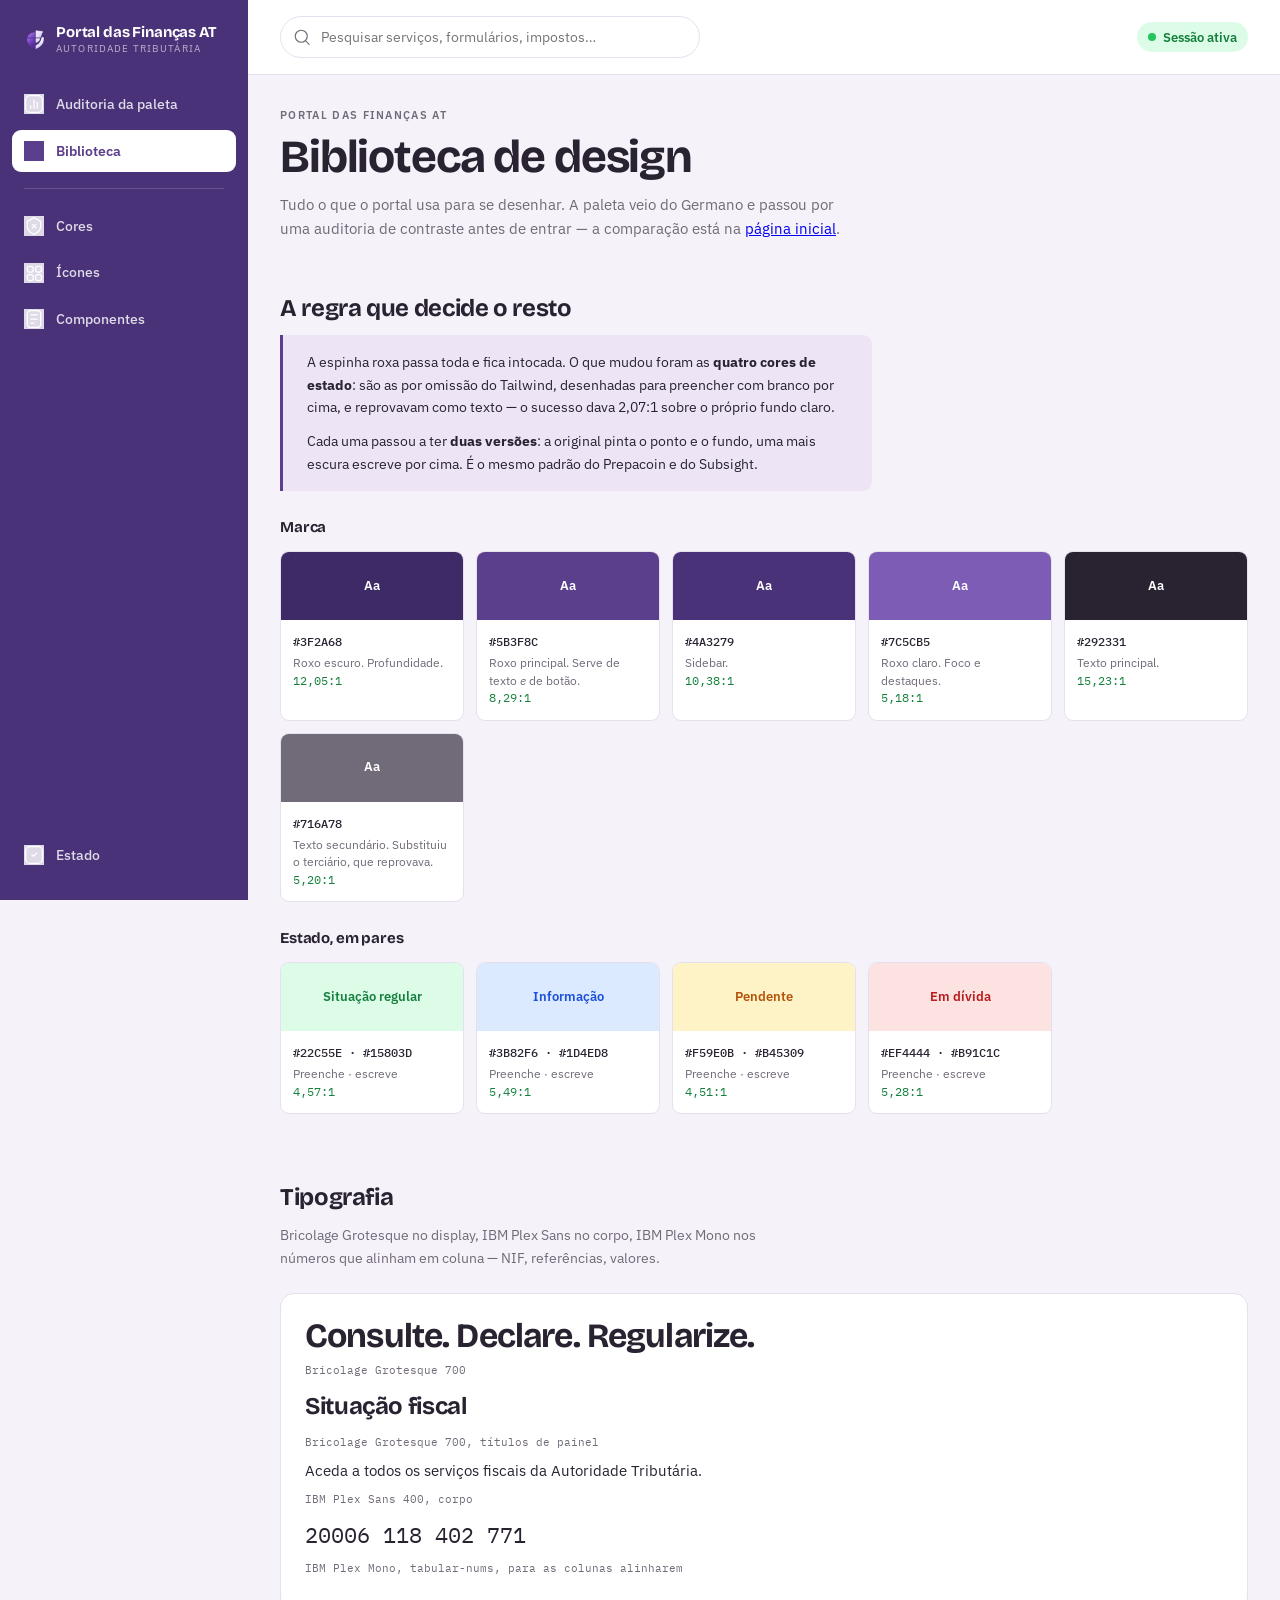
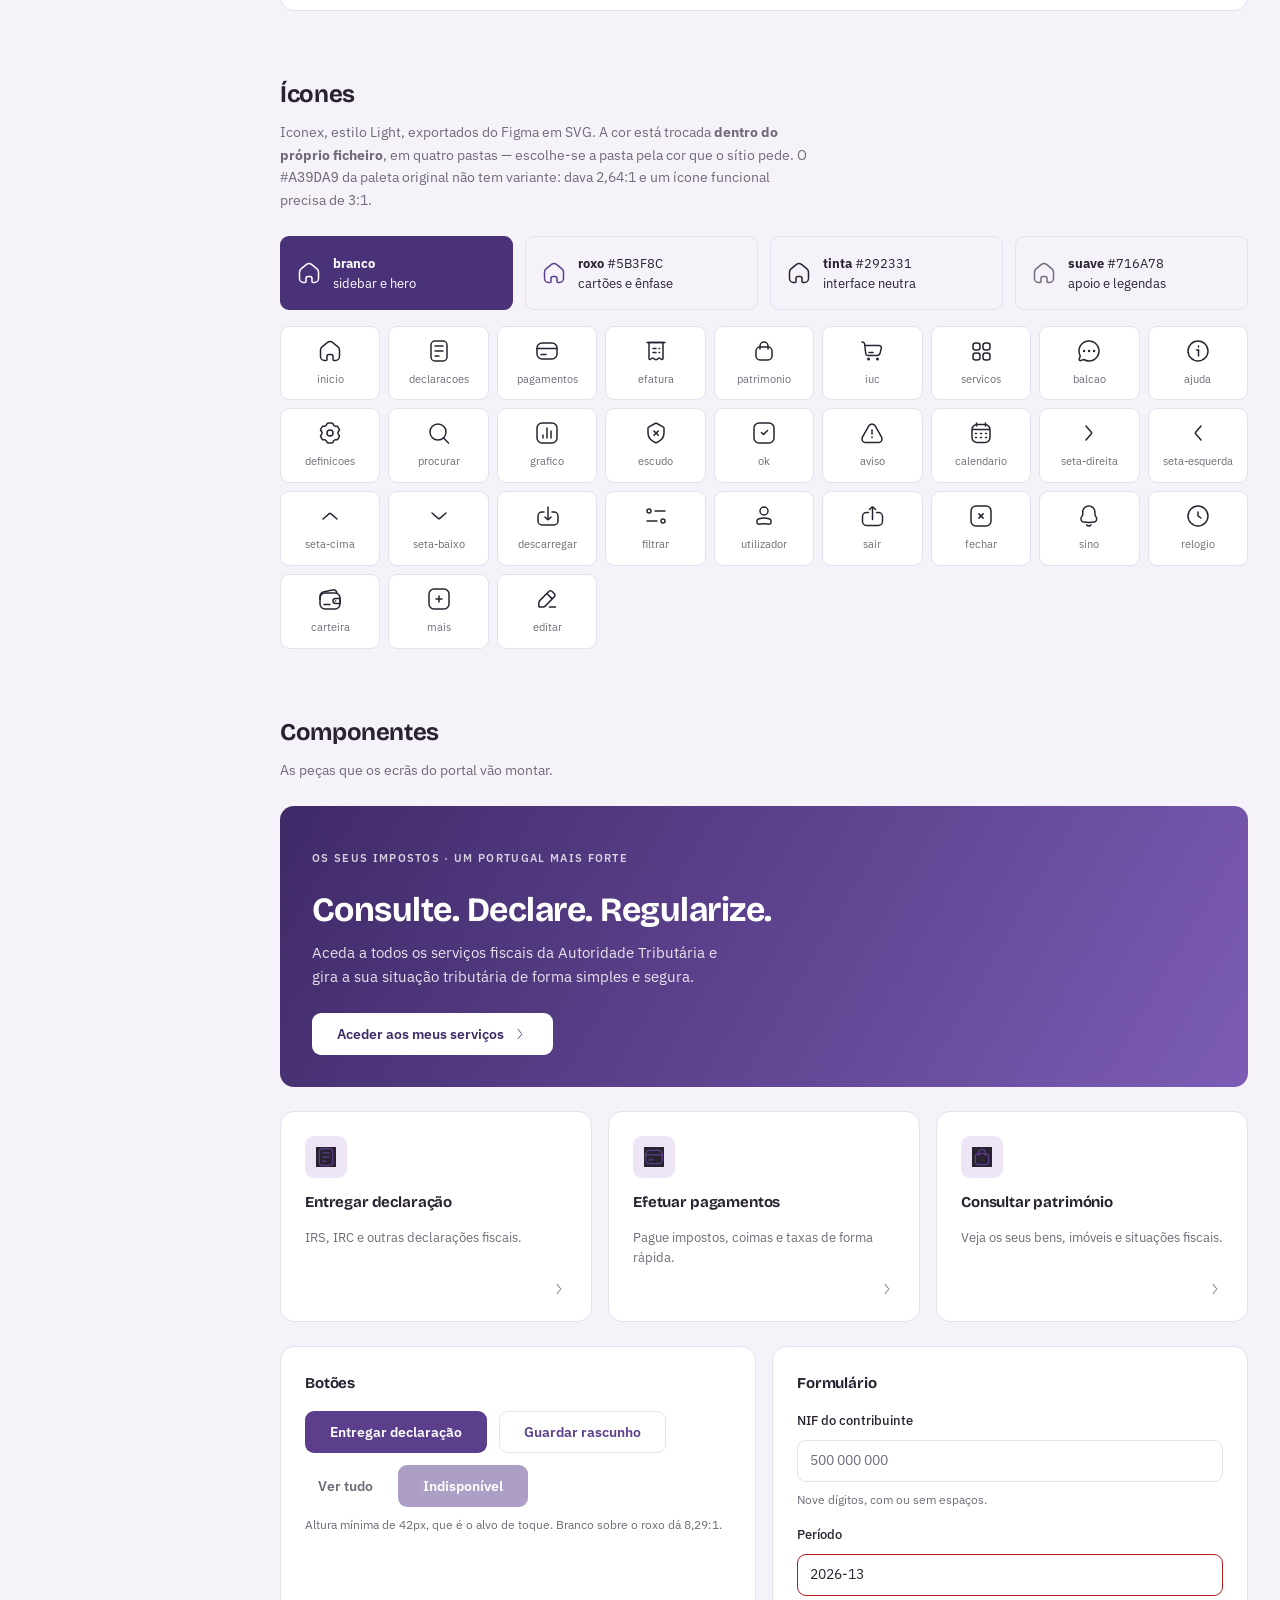
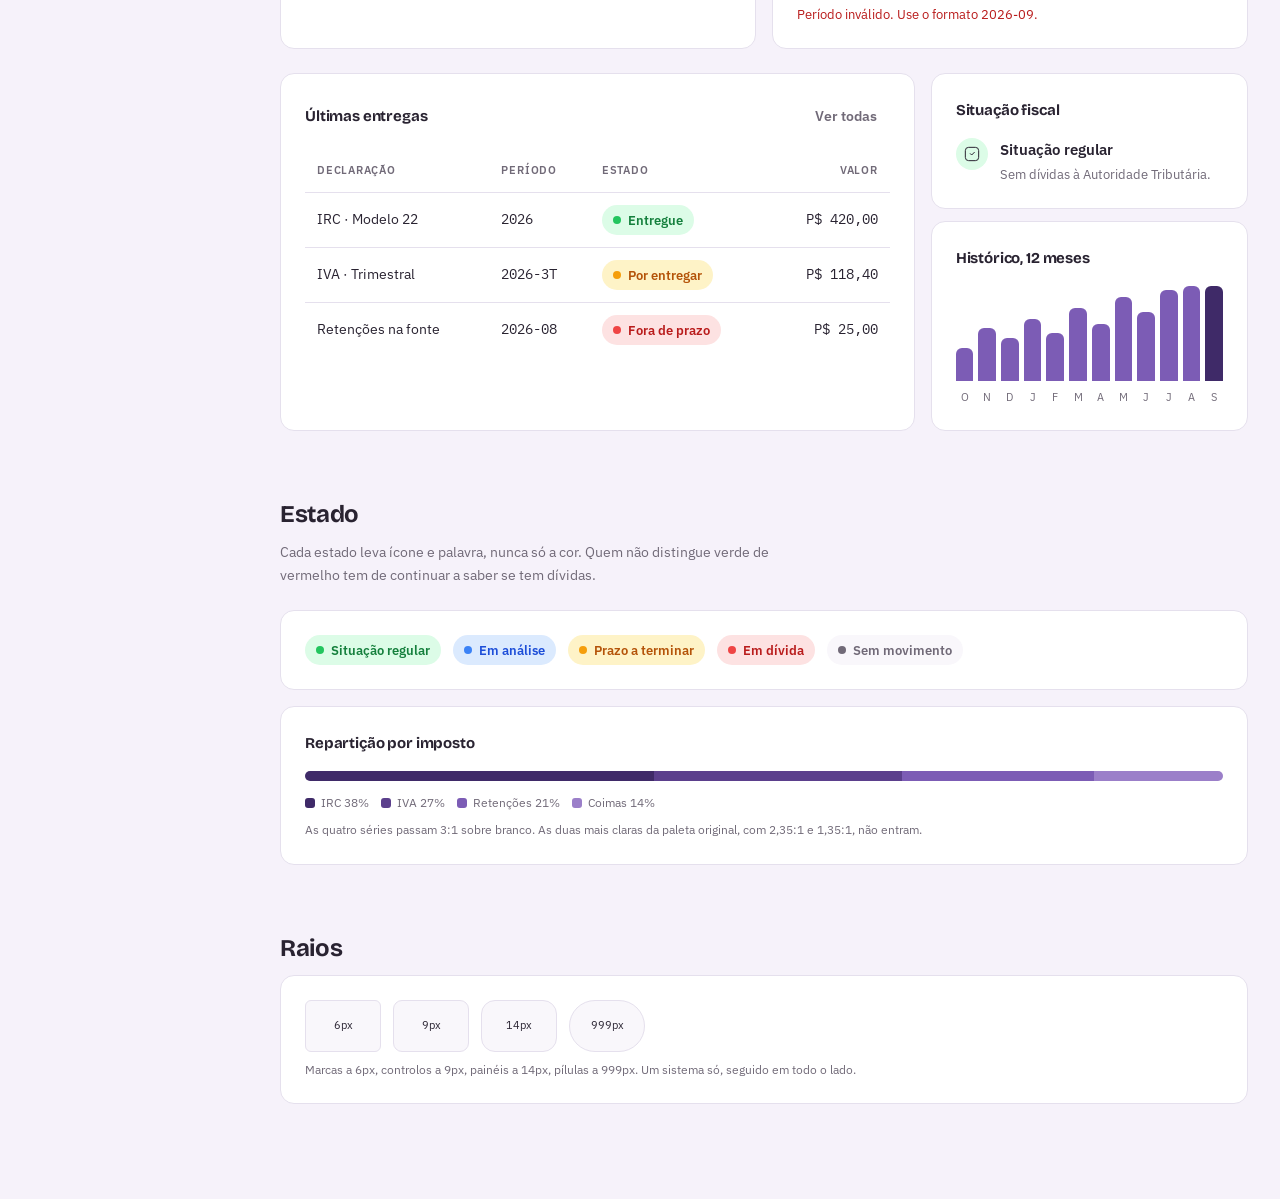
==== commit 254adf62: "fix(at): o ícone do item ativo ficava branco sobre branco Um SVG dentro de <img> não herda currentCo" ====
--- a/biblioteca.html
+++ b/biblioteca.html
@@ -3,6 +3,7 @@
 <head>
   <meta charset="UTF-8" />
   <meta name="pc-versao" content="e7d1a06c2892" />
+  <meta name="at-versao" content="015bb0d3ab70" />
   <meta name="viewport" content="width=device-width, initial-scale=1.0" />
   <title>Biblioteca — Portal das Finanças AT</title>
   <link rel="icon" href="favicon.ico" sizes="any" />
@@ -12,8 +13,8 @@
   <link rel="preconnect" href="https://fonts.googleapis.com" />
   <link rel="preconnect" href="https://fonts.gstatic.com" crossorigin />
   <link rel="stylesheet" href="https://fonts.googleapis.com/css2?family=Bricolage+Grotesque:opsz,wght@12..96,500;12..96,700&family=IBM+Plex+Mono:wght@400;500&family=IBM+Plex+Sans:wght@400;500;600&display=swap" />
-  <link rel="stylesheet" href="web/biblioteca/at.css?v=24fb6443" />
-  <script src="web/atualizar.js?v=ba3383e5"></script>
+  <link rel="stylesheet" href="web/biblioteca/at.css?v=ee164f05" />
+  <script src="web/atualizar.js?v=44ebef86"></script>
   <style>
     .secao { margin-bottom: var(--at-e8); }
     .secao > h2 { margin-bottom: var(--at-e2); }
--- a/web/biblioteca/at.css
+++ b/web/biblioteca/at.css
@@ -223,9 +223,54 @@
    Escolhe-se a pasta pela cor que o sítio pede, não por CSS.
    ─────────────────────────────────────────────────────────────────── */
 
-.at-icone { width: 20px; height: 20px; display: inline-block; vertical-align: -4px; }
+/* Um SVG dentro de <img> NÃO herda currentColor: quando o item ativo da
+   barra lateral inverte para fundo branco e texto roxo, o ícone ficava
+   branco sobre branco — invisível. A máscara resolve com um ficheiro só,
+   e serve o hover e qualquer cor futura sem gerar variantes novas.
+   (O `url()` aqui resolve a partir DESTE ficheiro, não do HTML.) */
+.at-icone {
+  display: inline-block;
+  width: 20px; height: 20px;
+  flex-shrink: 0;
+  vertical-align: -4px;
+  background-color: currentColor;
+  -webkit-mask: var(--i) center / contain no-repeat;
+          mask: var(--i) center / contain no-repeat;
+}
 .at-icone-16 { width: 16px; height: 16px; vertical-align: -3px; }
 .at-icone-24 { width: 24px; height: 24px; vertical-align: -6px; }
+
+/* a fonte da máscara é só o desenho; a cor vem do currentColor */
+.i-ajuda          { --i: url(../icones/branco/ajuda.svg); }
+.i-aviso          { --i: url(../icones/branco/aviso.svg); }
+.i-balcao         { --i: url(../icones/branco/balcao.svg); }
+.i-calendario     { --i: url(../icones/branco/calendario.svg); }
+.i-carteira       { --i: url(../icones/branco/carteira.svg); }
+.i-declaracoes    { --i: url(../icones/branco/declaracoes.svg); }
+.i-definicoes     { --i: url(../icones/branco/definicoes.svg); }
+.i-descarregar    { --i: url(../icones/branco/descarregar.svg); }
+.i-editar         { --i: url(../icones/branco/editar.svg); }
+.i-efatura        { --i: url(../icones/branco/efatura.svg); }
+.i-escudo         { --i: url(../icones/branco/escudo.svg); }
+.i-fechar         { --i: url(../icones/branco/fechar.svg); }
+.i-filtrar        { --i: url(../icones/branco/filtrar.svg); }
+.i-grafico        { --i: url(../icones/branco/grafico.svg); }
+.i-inicio         { --i: url(../icones/branco/inicio.svg); }
+.i-iuc            { --i: url(../icones/branco/iuc.svg); }
+.i-mais           { --i: url(../icones/branco/mais.svg); }
+.i-ok             { --i: url(../icones/branco/ok.svg); }
+.i-pagamentos     { --i: url(../icones/branco/pagamentos.svg); }
+.i-patrimonio     { --i: url(../icones/branco/patrimonio.svg); }
+.i-procurar       { --i: url(../icones/branco/procurar.svg); }
+.i-relogio        { --i: url(../icones/branco/relogio.svg); }
+.i-sair           { --i: url(../icones/branco/sair.svg); }
+.i-servicos       { --i: url(../icones/branco/servicos.svg); }
+.i-seta-baixo     { --i: url(../icones/branco/seta-baixo.svg); }
+.i-seta-cima      { --i: url(../icones/branco/seta-cima.svg); }
+.i-seta-direita   { --i: url(../icones/branco/seta-direita.svg); }
+.i-seta-esquerda  { --i: url(../icones/branco/seta-esquerda.svg); }
+.i-sino           { --i: url(../icones/branco/sino.svg); }
+.i-utilizador     { --i: url(../icones/branco/utilizador.svg); }
 
 /* ───────────────────────────────────────────────────────────────────
    4. BOTÕES
@@ -479,3 +524,171 @@
   position: absolute; width: 1px; height: 1px; padding: 0; margin: -1px;
   overflow: hidden; clip: rect(0, 0, 0, 0); white-space: nowrap; border: 0;
 }
+
+/* ═══════════════════════════════════════════════════════════════════════
+   ENTRADA
+   O ecrã de acesso, antes de haver sessão. Ocupa a janela inteira: não há
+   barra lateral nem nada para navegar enquanto não se entra.
+   ═══════════════════════════════════════════════════════════════════════ */
+
+.at-entrada {
+  position: relative;
+  min-height: 100svh;              /* svh já desconta as barras do browser */
+  display: flex;
+  align-items: center;
+  padding: clamp(24px, 5vh, 64px) clamp(16px, 4vw, 56px);
+  /* o url() resolve a partir DESTE ficheiro, não do HTML */
+  background-image: url('../marca/fundo-entrada.webp');
+  background-size: cover;
+  background-position: center right;
+}
+
+/* Véu do lado do cartão, para o texto assentar sobre a imagem sem depender
+   do que estiver por baixo. */
+.at-entrada::before {
+  content: '';
+  position: absolute;
+  inset: 0;
+  background: linear-gradient(100deg,
+    rgba(246, 242, 250, 0.97) 0%,
+    rgba(246, 242, 250, 0.93) 34%,
+    rgba(246, 242, 250, 0.58) 54%,
+    rgba(246, 242, 250, 0) 74%);
+}
+
+.at-entrada-cartao {
+  position: relative;
+  width: 100%;
+  max-width: 440px;
+  margin-left: min(6vw, 88px);
+  background: var(--at-superficie);
+  border-radius: var(--at-r-painel);
+  border-top: 3px solid var(--at-roxo);
+  box-shadow: 0 18px 44px rgba(41, 35, 49, .18);
+  padding: clamp(24px, 4vh, 40px);
+}
+
+.at-entrada-marca {
+  display: flex; align-items: center; gap: var(--at-e3);
+  margin-bottom: clamp(16px, 3vh, 28px);
+}
+.at-entrada-marca img { width: 44px; height: 44px; display: block; }
+.at-entrada-marca span {
+  font-family: "Bricolage Grotesque", sans-serif;
+  font-weight: 700; font-size: 17px; line-height: 1.15;
+  color: var(--at-texto);
+}
+.at-entrada-marca small {
+  display: block; font-family: "IBM Plex Sans", sans-serif;
+  font-weight: 400; font-size: 9.5px; letter-spacing: .12em;
+  text-transform: uppercase; color: var(--at-texto-suave); margin-top: 3px;
+}
+
+.at-entrada h1 {
+  font-size: clamp(20px, 2.4vh + 12px, 26px);
+  margin: 0 0 var(--at-e2);
+}
+.at-entrada .at-suave { margin: 0 0 clamp(16px, 3vh, 26px); }
+
+/* Com a janela baixa, os espaços encolhem em vez de empurrar o botão para
+   fora do ecrã — entrar não devia obrigar a rolar. */
+@media (min-width: 901px) and (max-height: 780px) {
+  .at-entrada .at-campo { margin-bottom: var(--at-e3); }
+  .at-entrada-marca { margin-bottom: var(--at-e3); }
+}
+
+@media (max-width: 900px) {
+  .at-entrada {
+    background-image: none;
+    background: var(--at-chao);
+    min-height: 100svh;
+    align-items: flex-start;
+  }
+  .at-entrada::before { display: none; }
+  .at-entrada-cartao { margin-left: 0; margin-inline: auto; max-width: 480px; }
+}
+
+/* ═══════════════════════════════════════════════════════════════════════
+   LINHAS DE LISTA E PASSOS
+   Movimentos, boletos e entregas são listas: uma linha por item, com o
+   assunto à esquerda e o número à direita. Nunca uma tabela — em telemóvel
+   uma tabela de quatro colunas obriga a rolar na horizontal.
+   ═══════════════════════════════════════════════════════════════════════ */
+
+.at-linha {
+  display: flex; align-items: center; justify-content: space-between;
+  gap: var(--at-e4);
+  padding: var(--at-e3) 0;
+  border-bottom: 1px solid var(--at-linha);
+}
+.at-linha:last-child { border-bottom: none; }
+.at-linha-titulo {
+  font-weight: 600; font-size: 14px; color: var(--at-texto);
+  display: flex; align-items: center; gap: var(--at-e2); flex-wrap: wrap;
+}
+.at-linha-detalhe {
+  font-size: 12.5px; color: var(--at-texto-suave); margin-top: 3px;
+}
+
+@media (max-width: 560px) {
+  .at-linha { flex-direction: column; align-items: flex-start; gap: var(--at-e2); }
+  .at-linha > div[style*="right"] { text-align: left !important; }
+}
+
+/* Os passos do período: numerados porque a ordem é mesmo uma sequência —
+   não se declara antes de comunicar, nem se paga antes de declarar. */
+.at-linha-passo {
+  display: flex; align-items: center; gap: var(--at-e4);
+  padding: var(--at-e3) 0;
+  border-bottom: 1px solid var(--at-linha);
+}
+.at-linha-passo:last-child { border-bottom: none; }
+.at-linha-passo > div { flex: 1; min-width: 0; }
+.at-passo-num {
+  flex-shrink: 0;
+  width: 28px; height: 28px; border-radius: 50%;
+  display: grid; place-items: center;
+  font-size: 13px; font-weight: 600;
+  background: var(--at-roxo-veu); color: var(--at-roxo-escuro);
+}
+.at-linha-passo[data-feito="true"] .at-passo-num {
+  background: var(--at-ok-veu); color: var(--at-ok-texto);
+}
+.at-linha-passo[data-feito="true"] .at-linha-titulo { color: var(--at-texto-suave); }
+
+@media (max-width: 560px) {
+  .at-linha-passo { flex-wrap: wrap; }
+  .at-linha-passo .at-botao { width: 100%; }
+}
+
+/* ── mensagens: cor NUNCA sozinha, sempre com a palavra ─────────────── */
+.at-msg:empty { display: none; }
+.at-msg-erro  { color: var(--at-erro-texto); }
+.at-msg-aviso { color: var(--at-aviso-texto); }
+.at-msg-ok    { color: var(--at-ok-texto); }
+
+/* ── o hero muda de cor conforme a situação ─────────────────────────── */
+.at-hero[data-estado="ok"] {
+  background: linear-gradient(120deg, #166534 0%, #22C55E 100%);
+}
+.at-hero[data-estado="aviso"] {
+  background: linear-gradient(120deg, #92400E 0%, #F59E0B 100%);
+}
+.at-hero[data-estado="erro"] {
+  background: linear-gradient(120deg, #7F1D1D 0%, #EF4444 100%);
+}
+.at-hero .at-situacao { display: flex; align-items: flex-start; gap: var(--at-e4); }
+.at-hero .at-situacao-icone {
+  flex-shrink: 0;
+  width: 44px; height: 44px; border-radius: 12px;
+  display: grid; place-items: center;
+  background: rgba(255, 255, 255, .18);
+}
+.at-hero .at-situacao-icone .at-icone { width: 24px; height: 24px; vertical-align: 0; }
+.at-hero .at-situacao-titulo {
+  font-family: "Bricolage Grotesque", sans-serif;
+  font-weight: 700; font-size: clamp(19px, 2.2vw, 24px); line-height: 1.15;
+}
+.at-hero .at-situacao-nota {
+  color: rgba(255, 255, 255, .88); margin: var(--at-e2) 0 0; max-width: 62ch;
+}
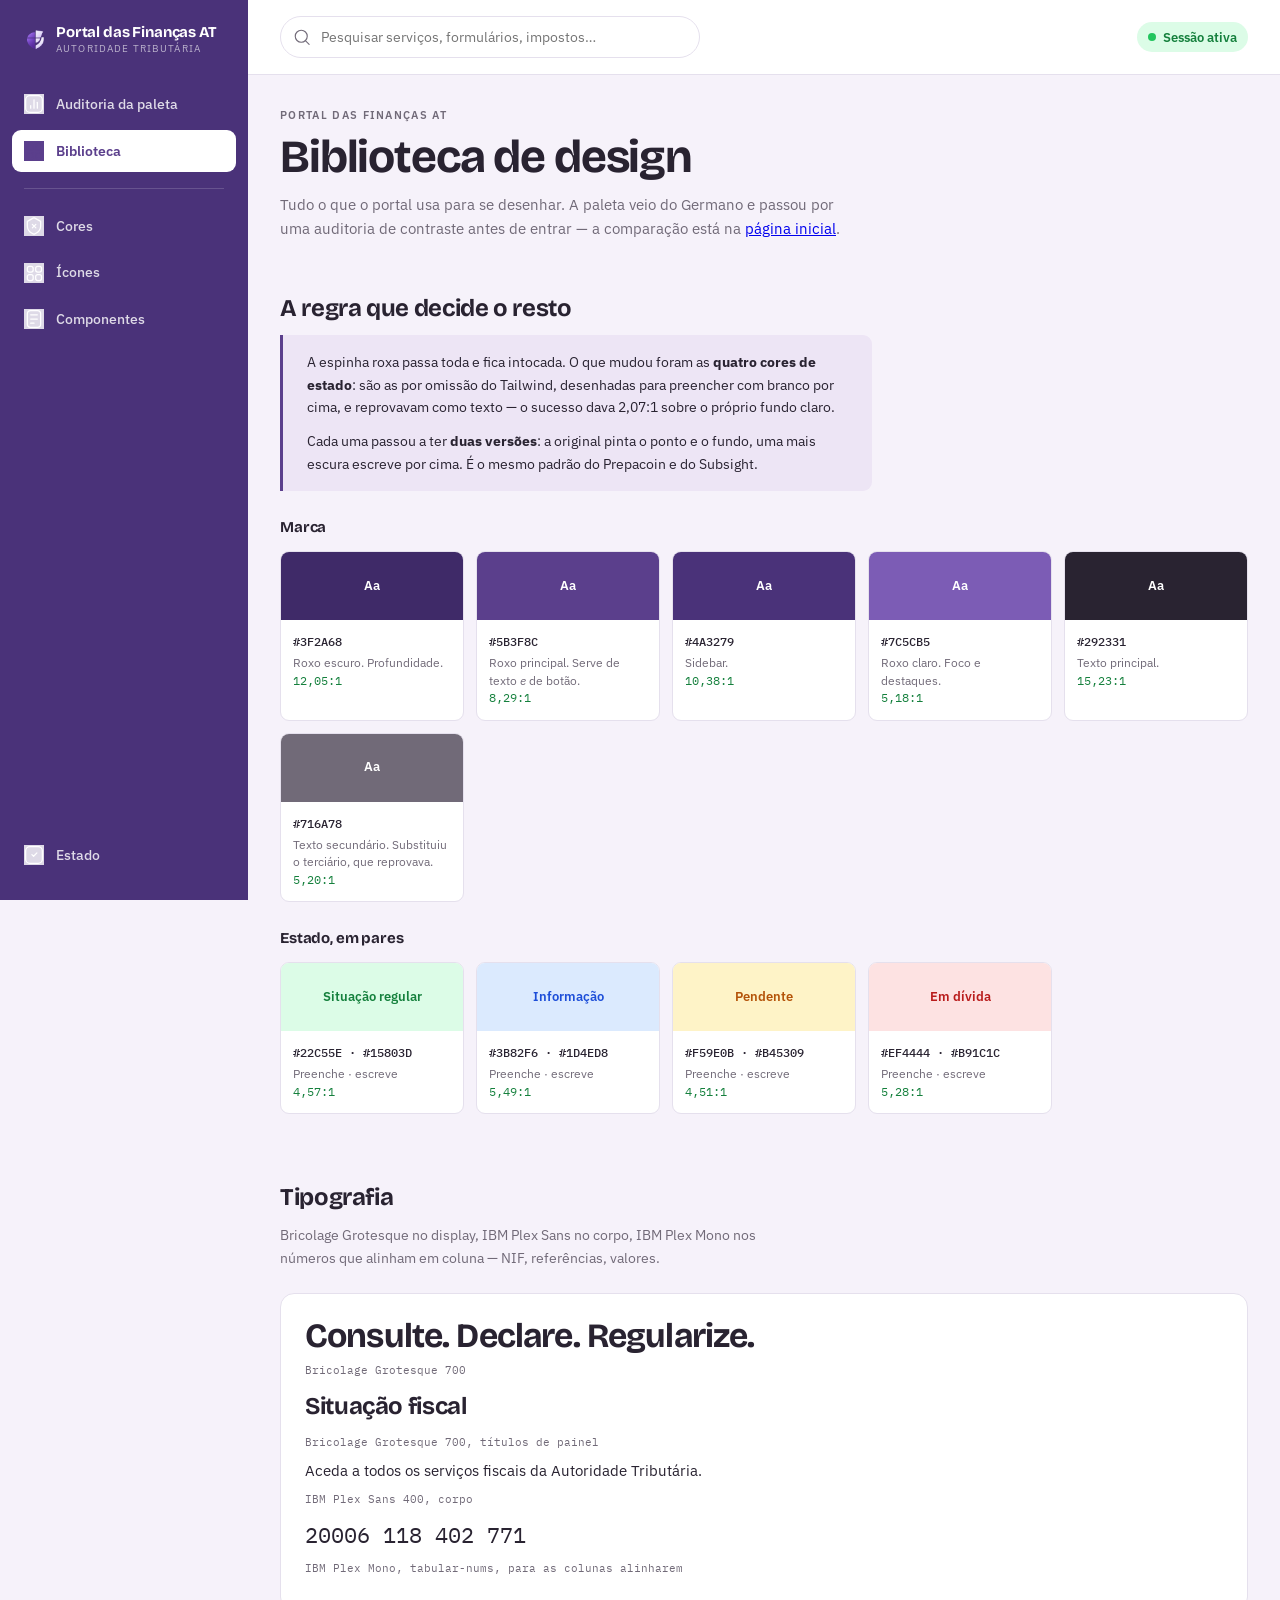
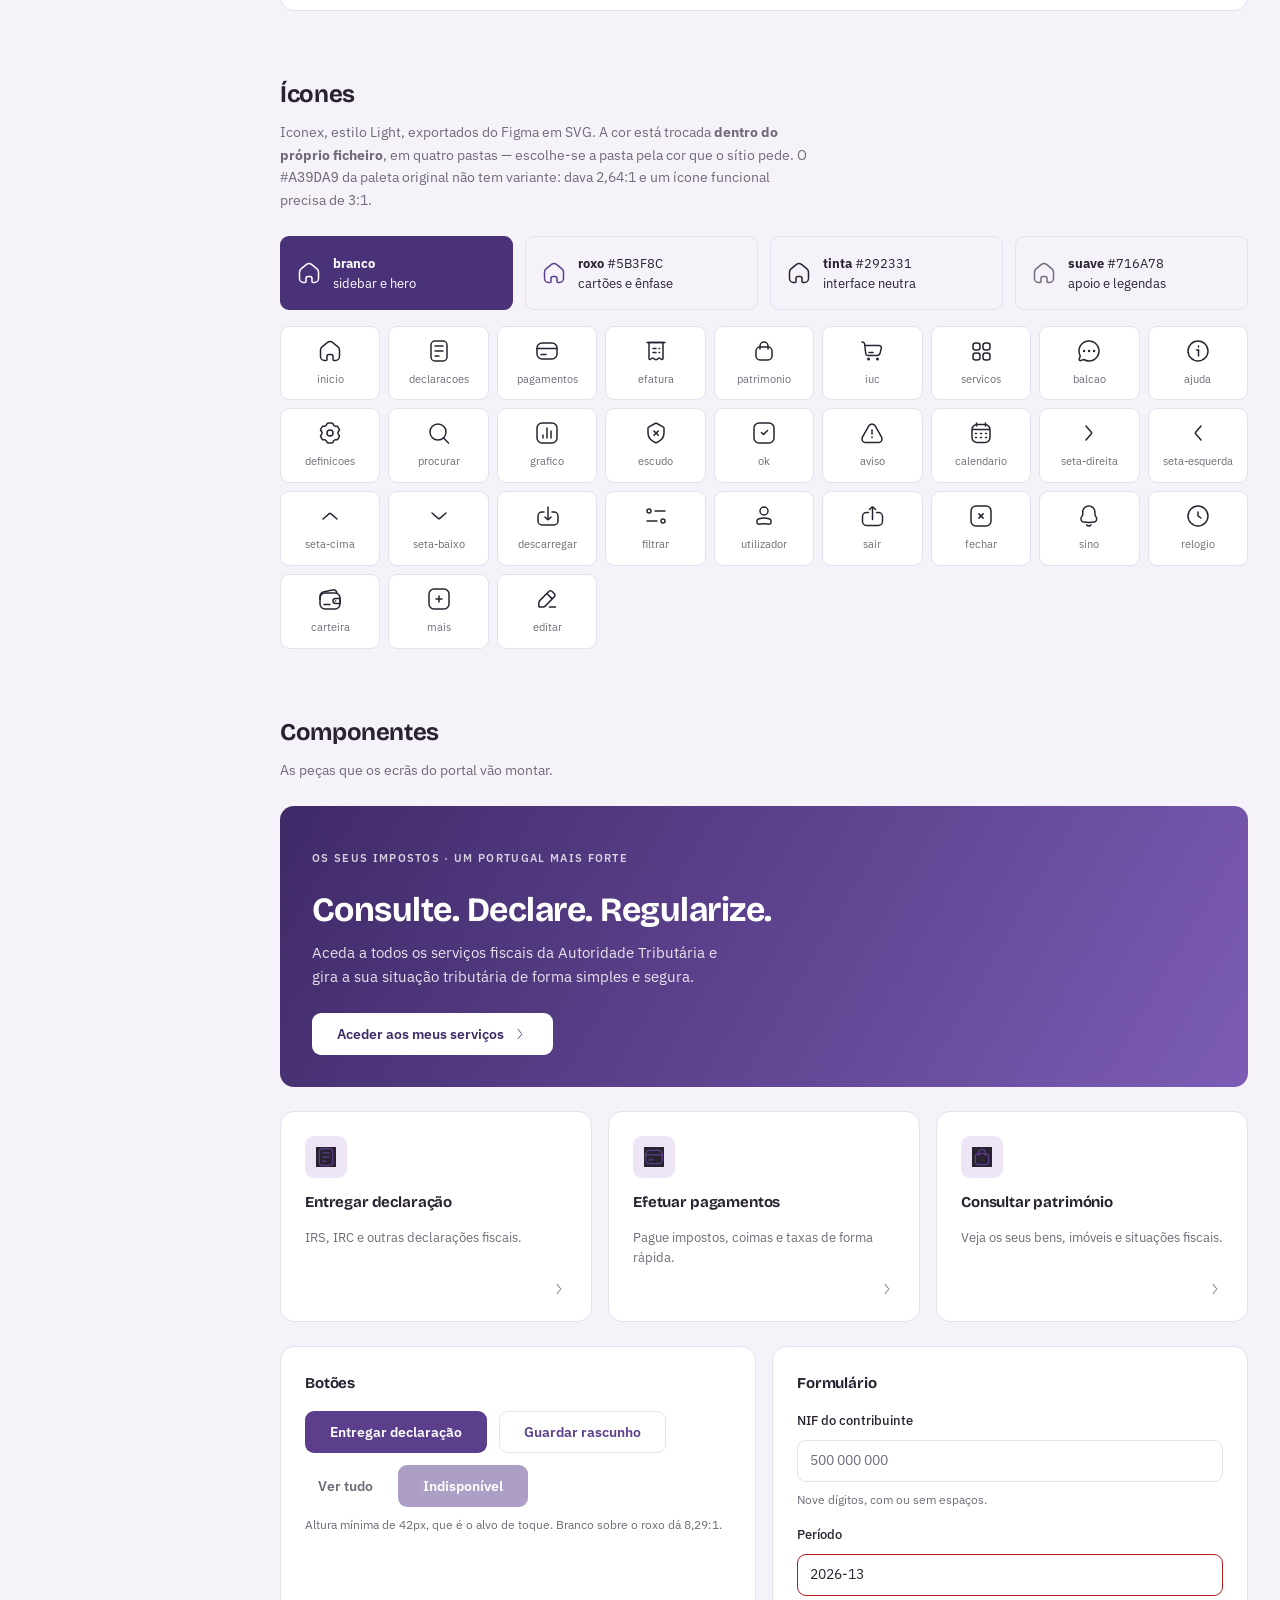
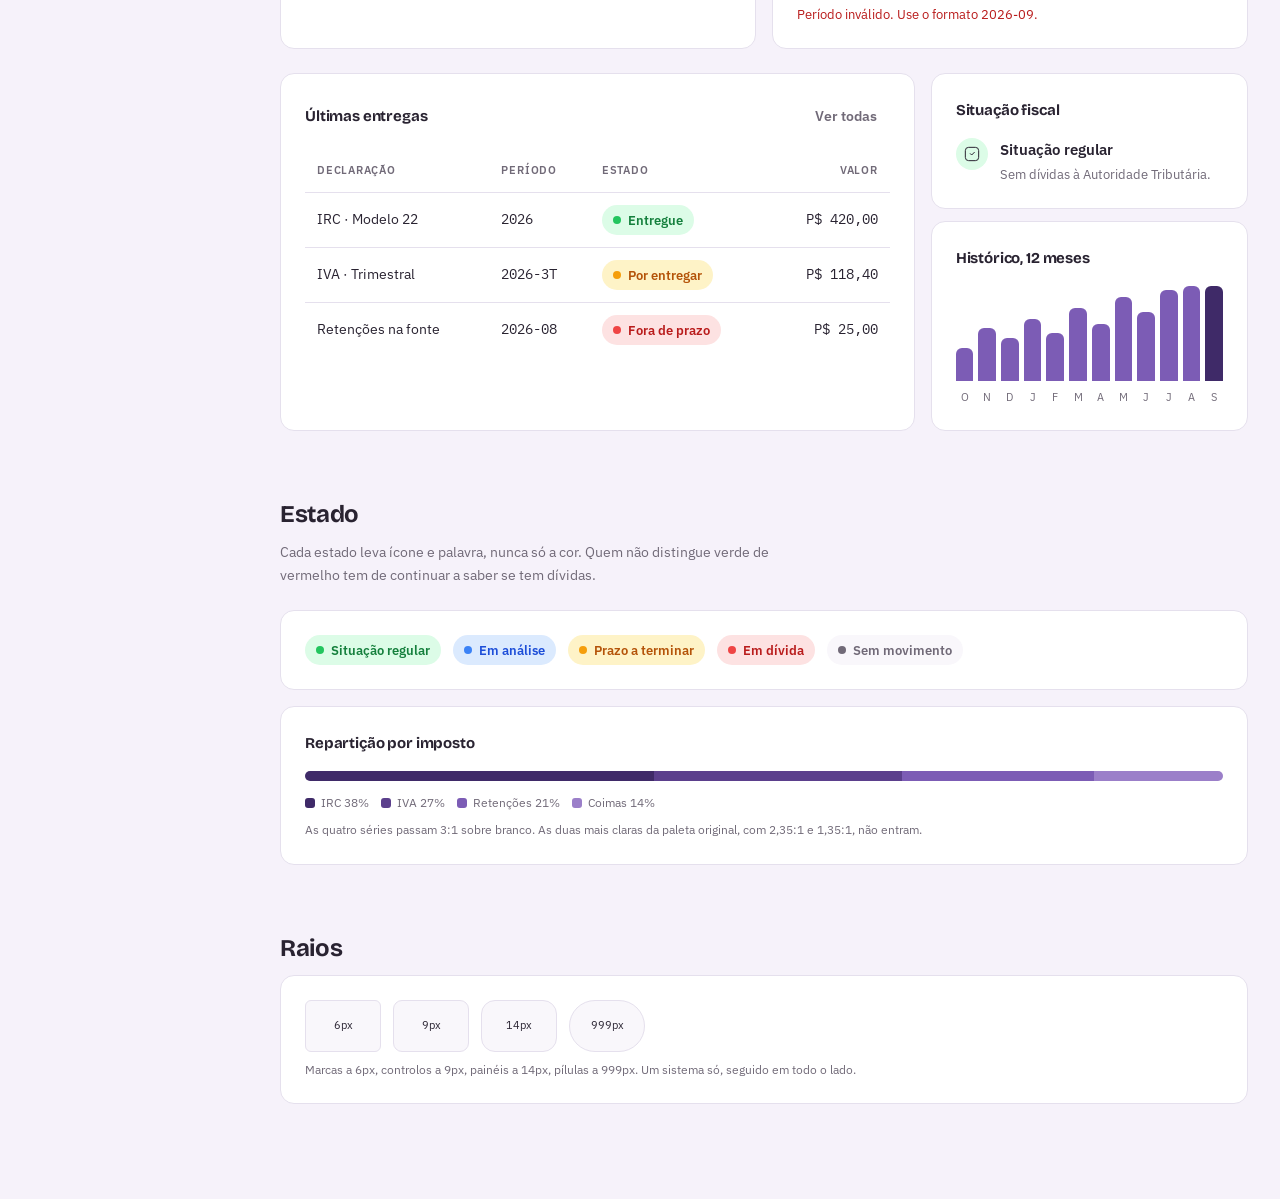
==== commit ee79e8da: "fix(at): links internos levam a versão do site O ícone do item ativo continuava errado ao mudar de a" ====
--- a/biblioteca.html
+++ b/biblioteca.html
@@ -3,7 +3,7 @@
 <head>
   <meta charset="UTF-8" />
   <meta name="pc-versao" content="e7d1a06c2892" />
-  <meta name="at-versao" content="015bb0d3ab70" />
+  <meta name="at-versao" content="4aabf0dd9913" />
   <meta name="viewport" content="width=device-width, initial-scale=1.0" />
   <title>Biblioteca — Portal das Finanças AT</title>
   <link rel="icon" href="favicon.ico" sizes="any" />
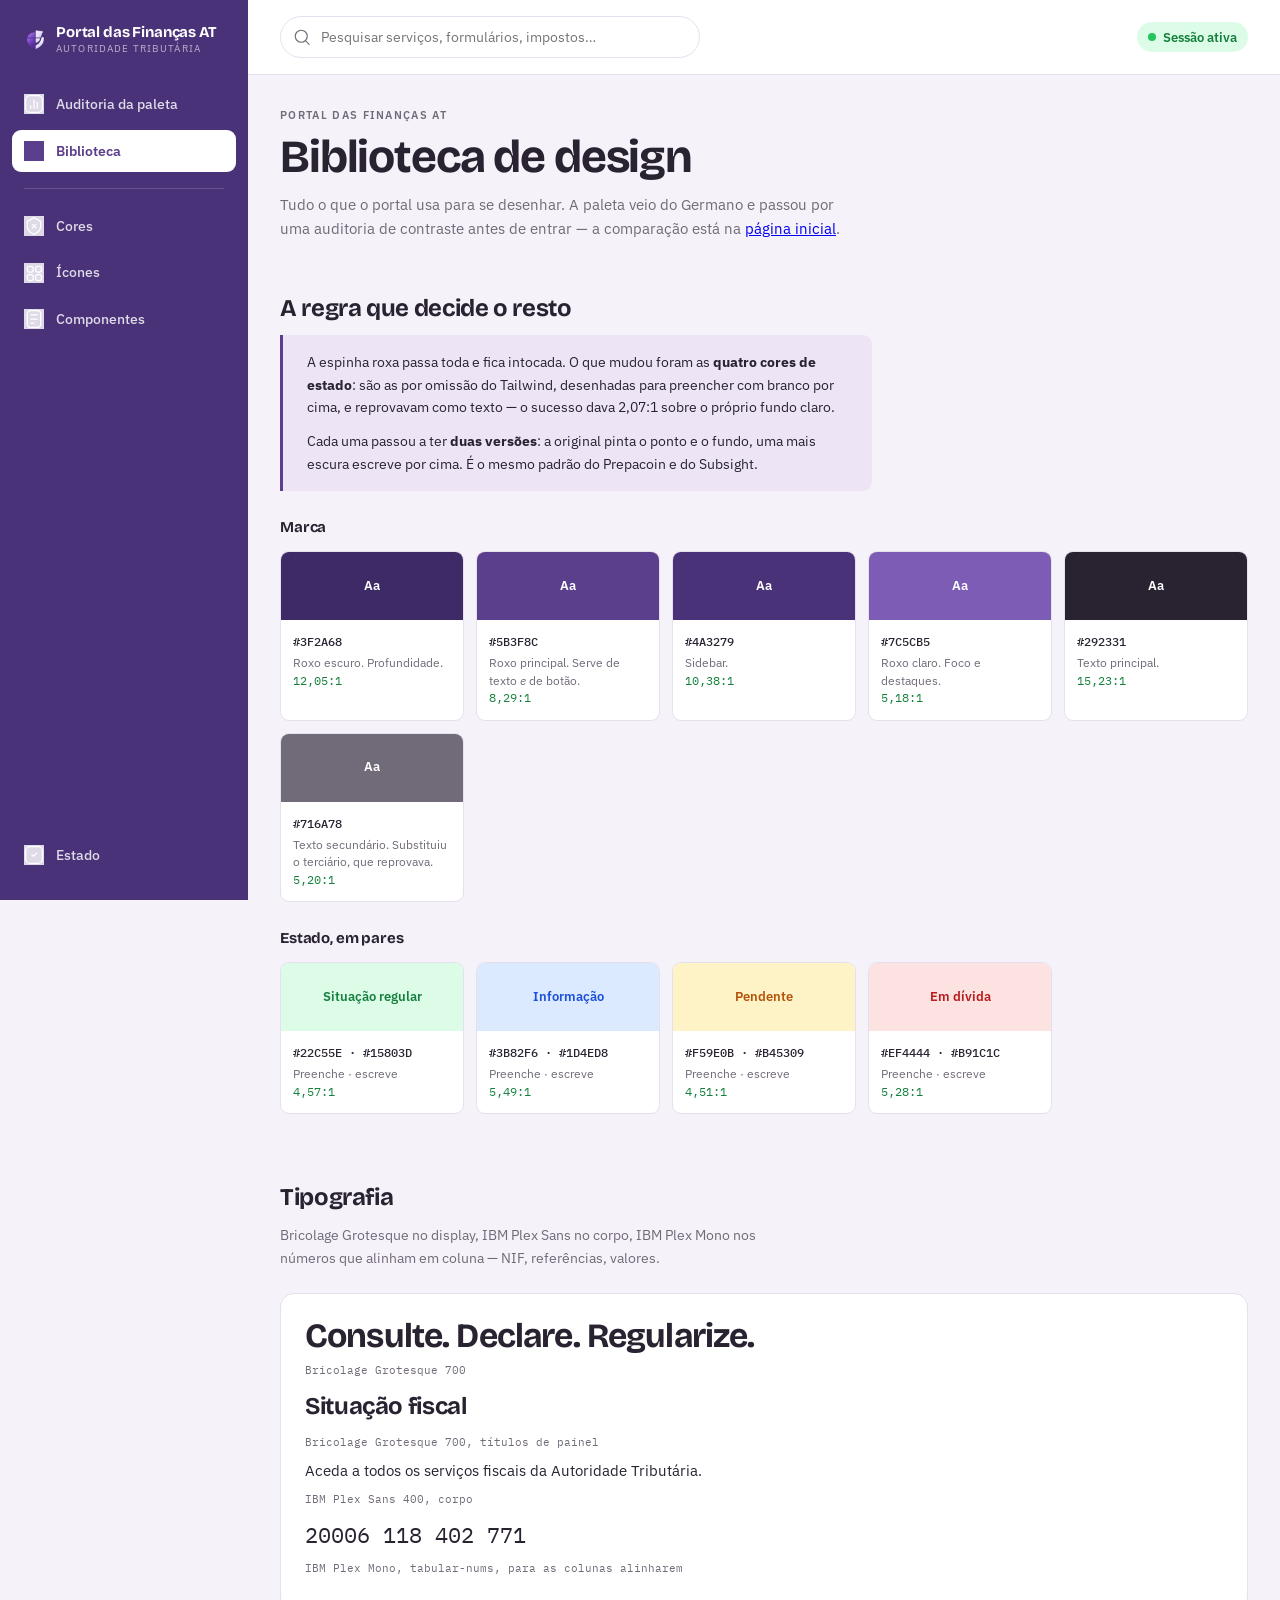
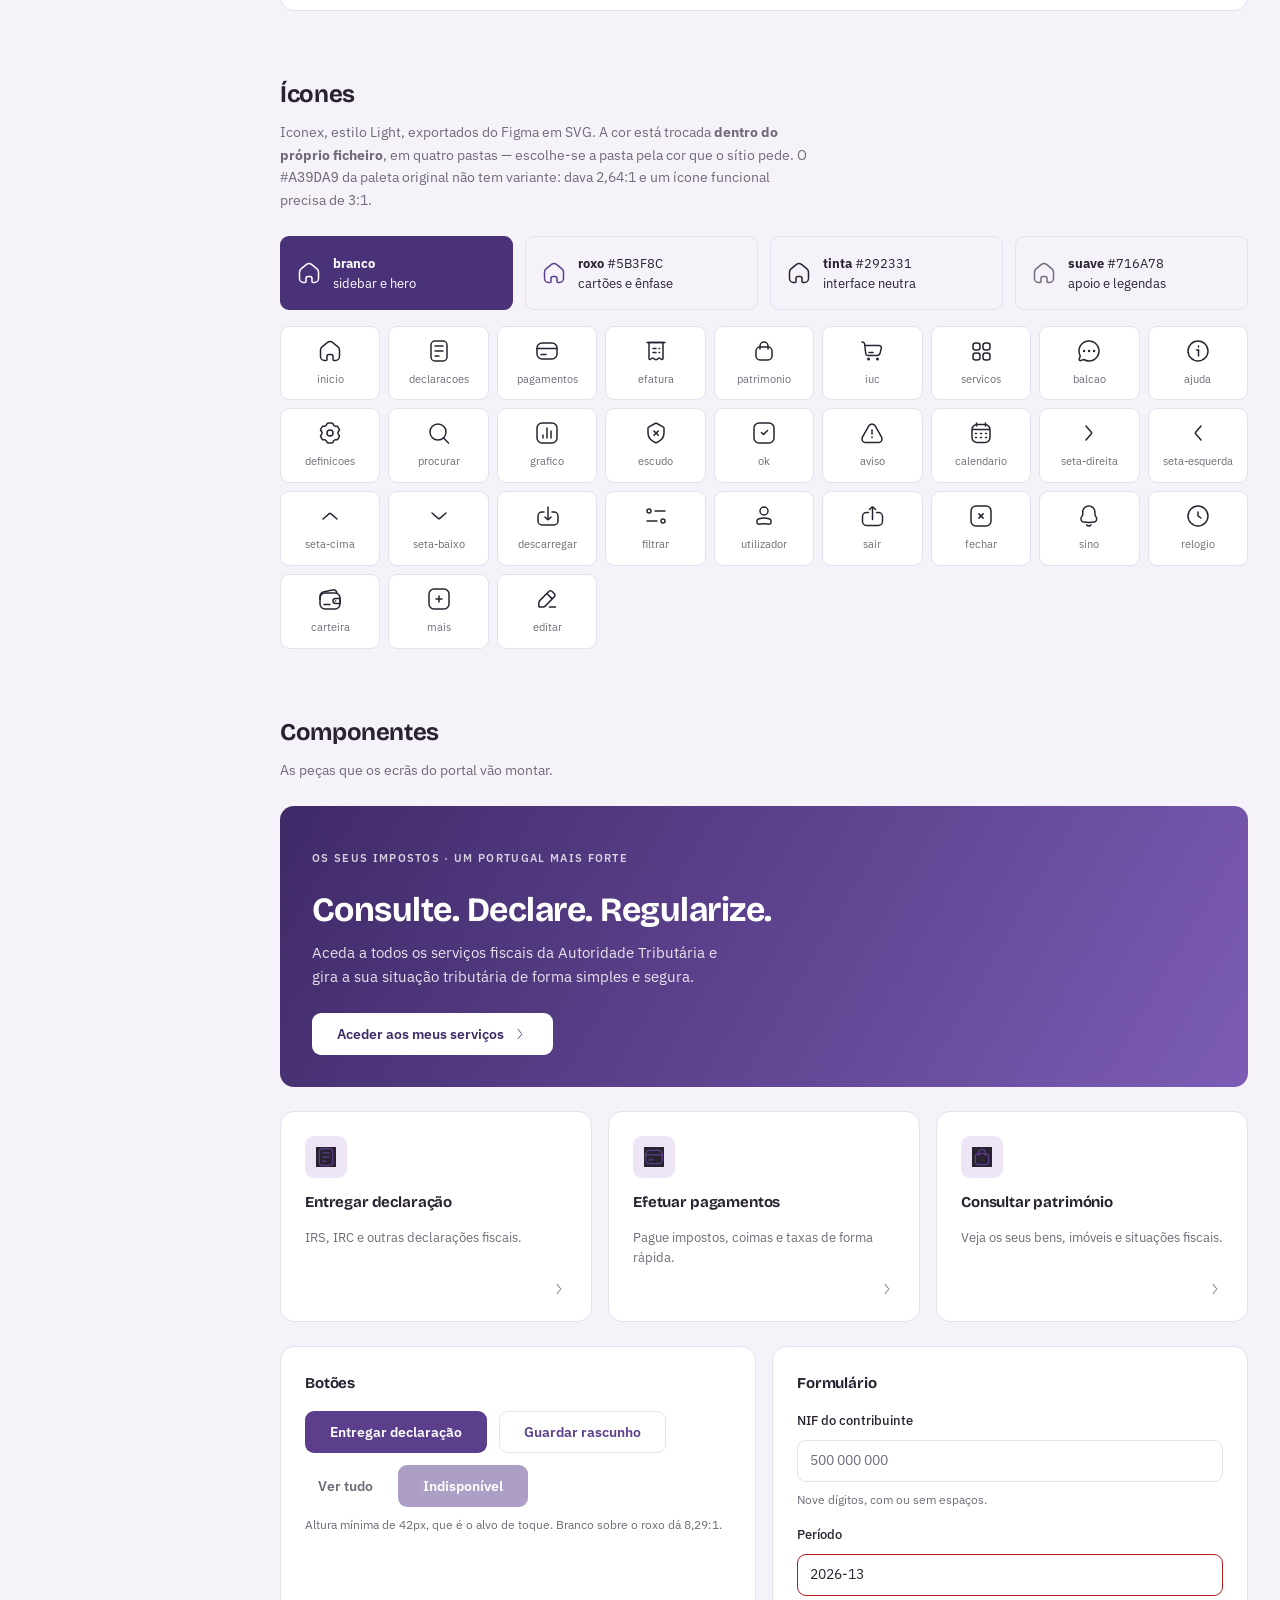
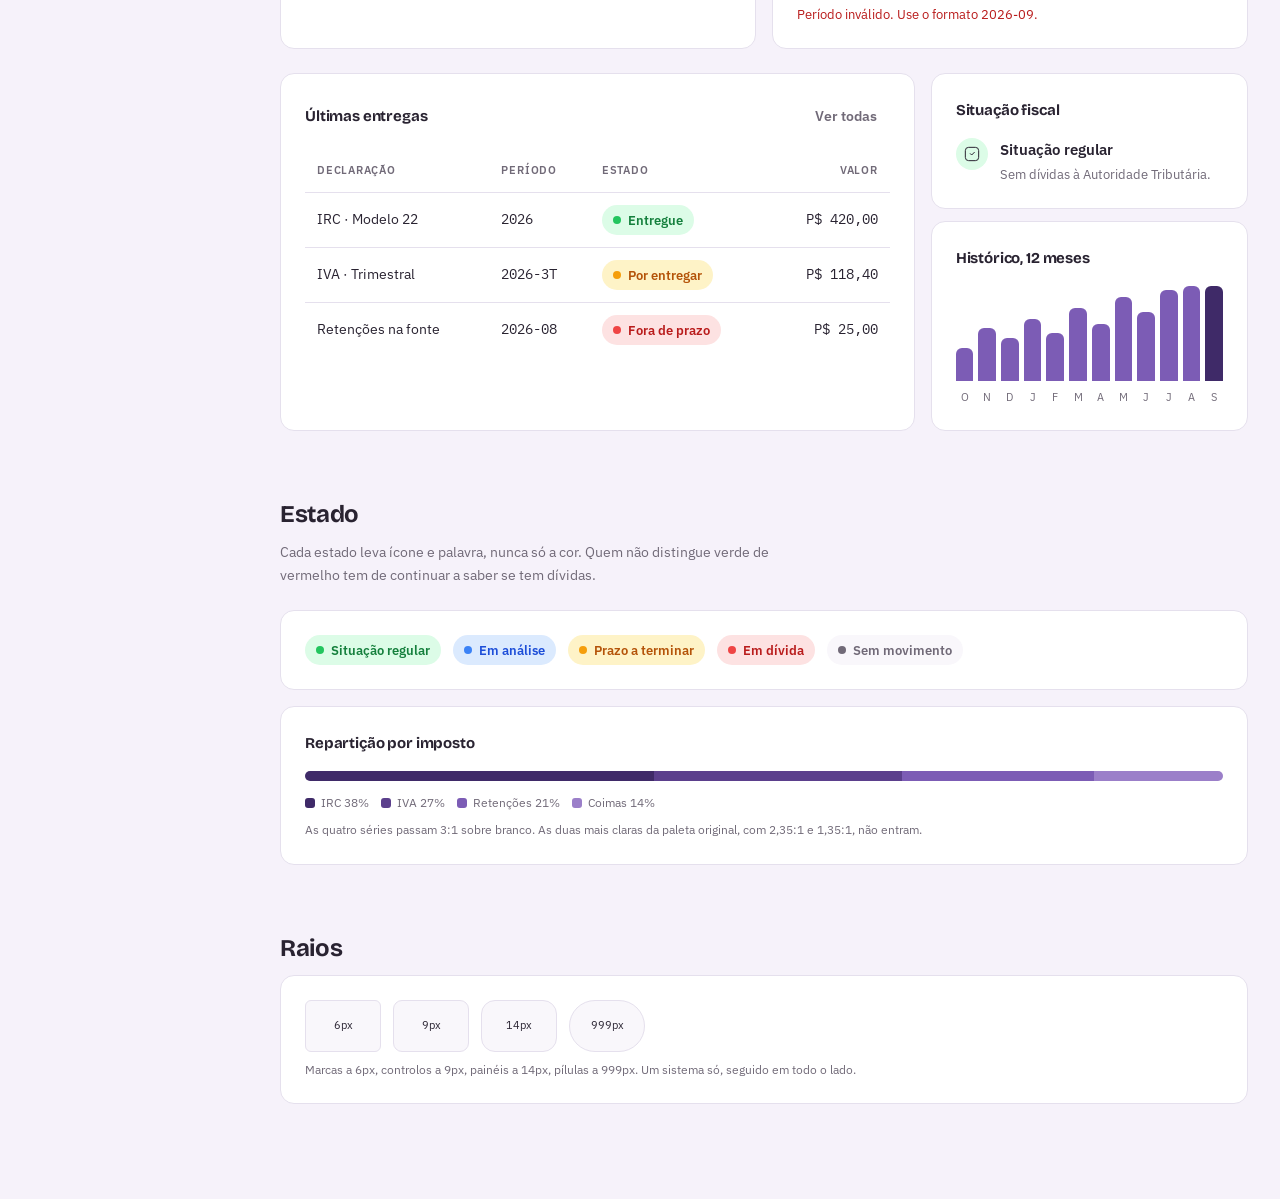
==== commit 9acc40c1: "feat(at): completar o ecrã de entrada Faltavam três coisas, e uma delas era funcional:  - não havia " ====
--- a/biblioteca.html
+++ b/biblioteca.html
@@ -3,7 +3,7 @@
 <head>
   <meta charset="UTF-8" />
   <meta name="pc-versao" content="e7d1a06c2892" />
-  <meta name="at-versao" content="4aabf0dd9913" />
+  <meta name="at-versao" content="8cbcc98b641c" />
   <meta name="viewport" content="width=device-width, initial-scale=1.0" />
   <title>Biblioteca — Portal das Finanças AT</title>
   <link rel="icon" href="favicon.ico" sizes="any" />
@@ -13,7 +13,7 @@
   <link rel="preconnect" href="https://fonts.googleapis.com" />
   <link rel="preconnect" href="https://fonts.gstatic.com" crossorigin />
   <link rel="stylesheet" href="https://fonts.googleapis.com/css2?family=Bricolage+Grotesque:opsz,wght@12..96,500;12..96,700&family=IBM+Plex+Mono:wght@400;500&family=IBM+Plex+Sans:wght@400;500;600&display=swap" />
-  <link rel="stylesheet" href="web/biblioteca/at.css?v=ee164f05" />
+  <link rel="stylesheet" href="web/biblioteca/at.css?v=95a96b66" />
   <script src="web/atualizar.js?v=44ebef86"></script>
   <style>
     .secao { margin-bottom: var(--at-e8); }
--- a/web/biblioteca/at.css
+++ b/web/biblioteca/at.css
@@ -692,3 +692,41 @@
 .at-hero .at-situacao-nota {
   color: rgba(255, 255, 255, .88); margin: var(--at-e2) 0 0; max-width: 62ch;
 }
+
+/* ── mostrar/esconder a senha ────────────────────────────────────────
+   Sem isto, quem escreve mal uma senha longa não tem como confirmar
+   antes de submeter — só sabe pelo erro. */
+.at-campo-senha { position: relative; }
+.at-campo-senha input { padding-right: 96px; }
+.at-ver-senha {
+  position: absolute; right: 5px; bottom: 5px;
+  height: 32px; padding: 0 10px;
+  border: 0; border-radius: var(--at-r-controlo);
+  background: transparent; color: var(--at-roxo);
+  font: 500 12.5px/1 "IBM Plex Sans", system-ui, sans-serif;
+  cursor: pointer;
+}
+.at-ver-senha:hover { background: var(--at-roxo-veu); }
+.at-ver-senha:focus-visible { outline: 2px solid var(--at-roxo); outline-offset: 2px; }
+
+/* ── rodapé do cartão de entrada ─────────────────────────────────────
+   A consulta de protocolo é pública de propósito: quem precisa de
+   confirmar uma entrega é um terceiro, que não tem conta nenhuma. Sem
+   este link não havia forma de lá chegar sem entrar primeiro. */
+.at-entrada-rodape {
+  margin-top: clamp(14px, 2.4vh, 22px);
+  padding-top: var(--at-e4);
+  border-top: 1px solid var(--at-linha);
+  display: flex; align-items: center; justify-content: space-between;
+  gap: var(--at-e3); flex-wrap: wrap;
+}
+.at-entrada-rodape a {
+  display: inline-flex; align-items: center; gap: var(--at-e2);
+  color: var(--at-roxo); font-size: 13px; font-weight: 600; text-decoration: none;
+}
+.at-entrada-rodape a:hover { text-decoration: underline; }
+.at-entrada-rodape .at-ajuda { margin: 0; }
+
+@media (min-width: 901px) and (max-height: 780px) {
+  .at-entrada-rodape { margin-top: var(--at-e3); padding-top: var(--at-e3); }
+}
